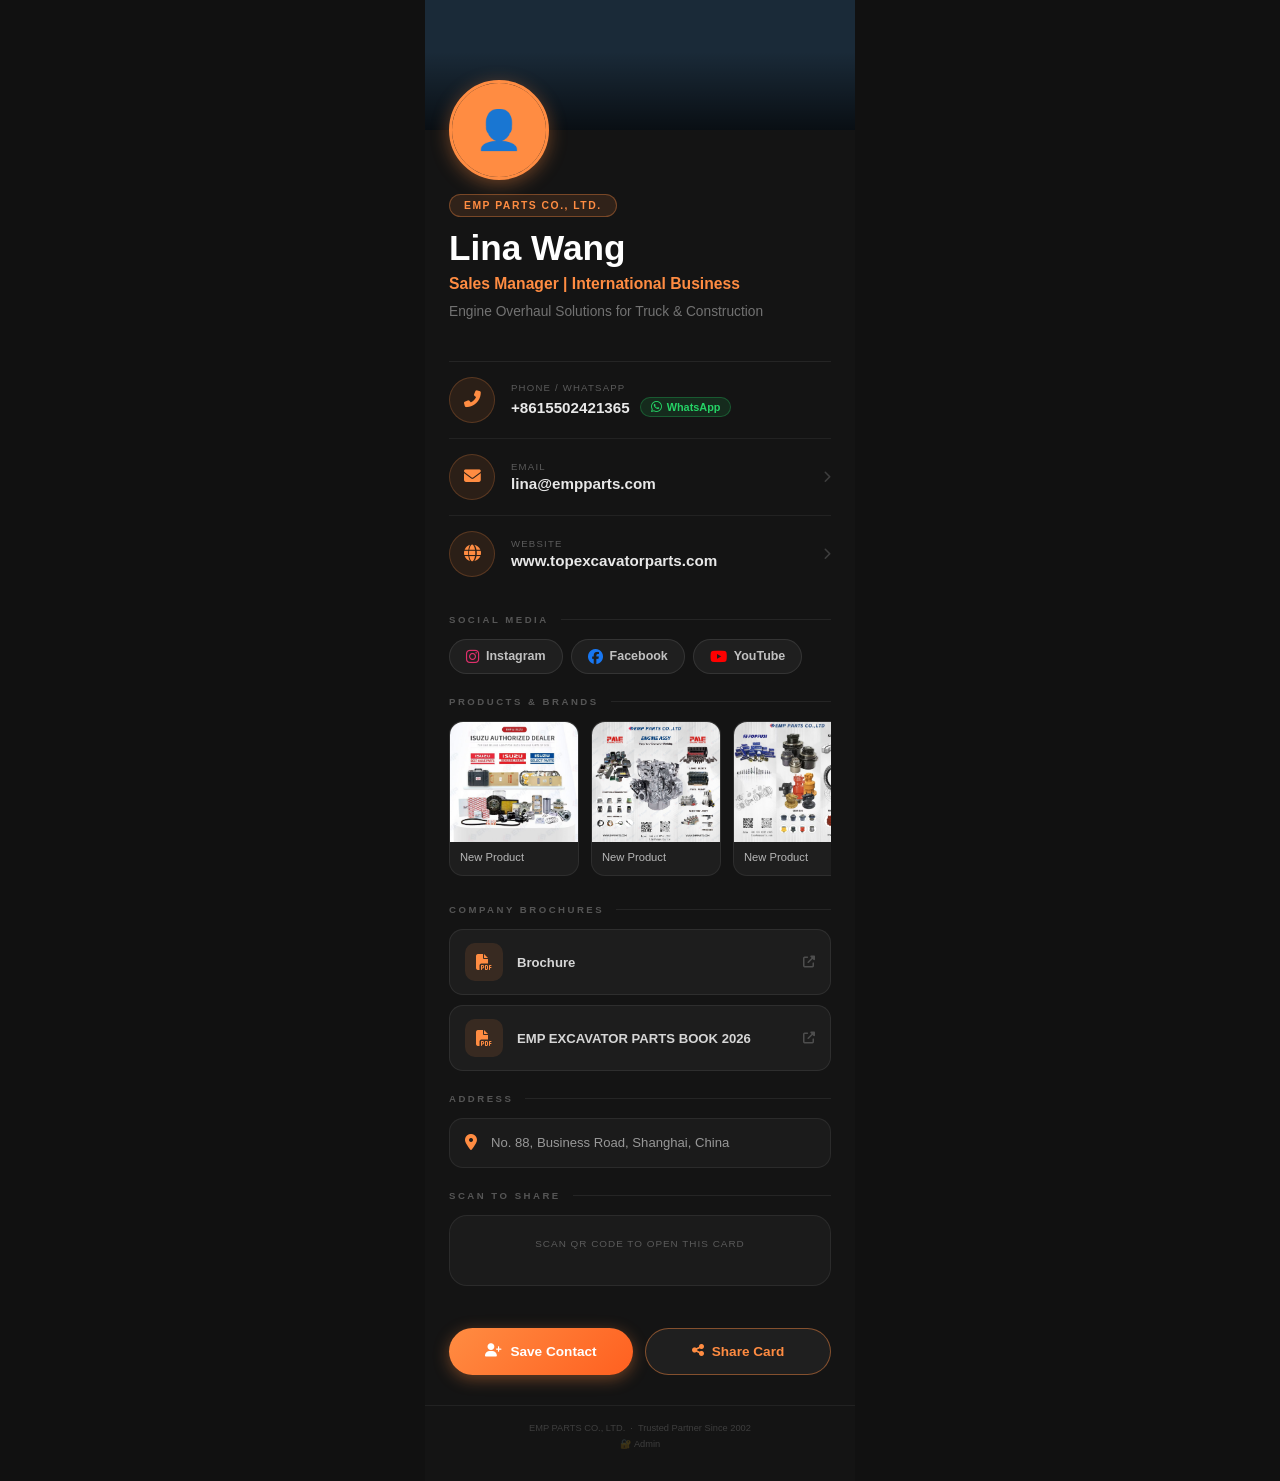
==== card/index.html @ 0e69487c "Update index.html" ====
<!DOCTYPE html>
<html lang="en">
<head>
    <meta charset="UTF-8">
    <meta name="viewport" content="width=device-width, initial-scale=1.0, user-scalable=yes">
    <title>EMP PARTS - Digital Business Card</title>
    <link rel="stylesheet" href="https://cdnjs.cloudflare.com/ajax/libs/font-awesome/6.4.0/css/all.min.css">
    <script src="https://cdn.jsdelivr.net/npm/qrcodejs@1.0.0/qrcode.min.js"></script>
    <style>
        * { margin: 0; padding: 0; box-sizing: border-box; }

        body {
            background: #111;
            font-family: 'Segoe UI', Roboto, Arial, sans-serif;
            min-height: 100vh;
            display: flex;
            justify-content: center;
        }

        .card {
            width: 100%;
            max-width: 430px;
            background: #141414;
            min-height: 100vh;
        }

        /* ── COVER ── plain box, overflow:hidden only clips the image */
        .cover-area {
            width: 100%;
            height: 130px;
            overflow: hidden;
            background: #1a2a38;
            position: relative;
        }
        .cover-image {
            width: 100%; height: 100%;
            object-fit: cover; object-position: center;
            display: block;
        }
        .cover-overlay {
            position: absolute; inset: 0;
            background: linear-gradient(to bottom, transparent 40%, rgba(0,0,0,0.65));
        }

        /* ── HEADER AREA (sits directly below cover) ── */
        .header-area {
            background: #141414;
            padding: 0 24px 22px;
        }

        /* Avatar is FIRST child of header-area, pulled up with negative margin */
        .avatar-wrapper {
            width: 100px;
            height: 100px;
            border-radius: 50%;
            overflow: hidden;          /* clips image into circle */
            border: 3px solid #ff8c42;
            background: #2a2a2a;
            box-shadow: 0 4px 18px rgba(255,140,66,0.38);
            margin-top: -50px; /* cover=130px, avatar=100px, half=50px */         /* pulls half (50px) above header top = over cover */
            margin-bottom: 14px;
            position: relative;
            z-index: 20;               /* above cover overlay */
        }
        .avatar-wrapper img {
            width: 100%; height: 100%;
            object-fit: cover; display: block;
        }
        .av-ph {
            width: 100%; height: 100%;
            background: #ff8c42;
            display: flex; align-items: center; justify-content: center;
            font-size: 2.4rem; color: #fff;
        }

        .company-badge {
            display: inline-block;
            background: rgba(255,140,66,0.12);
            border: 1px solid rgba(255,140,66,0.35);
            color: #ff8c42;
            font-size: 0.65rem; font-weight: 700;
            letter-spacing: 1.5px; text-transform: uppercase;
            padding: 5px 14px; border-radius: 20px;
            margin-bottom: 12px;
        }
        .person-name {
            font-size: clamp(1.7rem, 7vw, 2.2rem);
            font-weight: 900; color: #fff;
            line-height: 1.1; margin-bottom: 7px;
        }
        .person-title {
            font-size: clamp(0.85rem, 3.5vw, 0.98rem);
            color: #ff8c42; font-weight: 700; margin-bottom: 8px;
        }
        .tagline-text {
            font-size: clamp(0.76rem, 3vw, 0.86rem);
            color: rgba(255,255,255,0.4);
            line-height: 1.6; margin-bottom: 16px;
        }
        .badge-strip { display: flex; gap: 8px; flex-wrap: wrap; }
        .badge-pill { font-size: 0.65rem; font-weight: 700; padding: 4px 12px; border-radius: 20px; }
        .badge-pill.gold { background: rgba(255,180,0,0.1); color: #ffb400; border: 1px solid rgba(255,180,0,0.22); }
        .badge-pill.blue { background: rgba(33,150,243,0.1); color: #64b5f6; border: 1px solid rgba(33,150,243,0.2); }

        /* ── DIVIDER ── */
        .divider { height: 1px; background: rgba(255,255,255,0.07); margin: 0 24px; }

        /* ── CONTACT ROWS ── */
        .contact-section { padding: 0 24px; }

        .contact-row {
            display: flex; align-items: center; gap: 16px;
            padding: 15px 0;
            border-bottom: 1px solid rgba(255,255,255,0.06);
            text-decoration: none;
            transition: background 0.15s;
        }
        .contact-row:last-child { border-bottom: none; }
        .contact-row:hover .ci { background: #ff8c42; border-color: #ff8c42; }
        .contact-row:hover .ci i { color: #fff; }

        .ci {
            width: 46px; height: 46px; border-radius: 50%;
            background: rgba(255,140,66,0.1);
            border: 1px solid rgba(255,140,66,0.22);
            display: flex; align-items: center; justify-content: center;
            flex-shrink: 0; transition: all 0.2s;
        }
        .ci i { font-size: 1.05rem; color: #ff8c42; transition: color 0.2s; }

        .c-info { flex: 1; min-width: 0; }
        .c-label {
            font-size: 0.6rem; color: rgba(255,255,255,0.3);
            text-transform: uppercase; letter-spacing: 1.2px; margin-bottom: 3px;
        }
        .c-value {
            font-size: 0.95rem; color: rgba(255,255,255,0.9);
            font-weight: 700; overflow: hidden;
            text-overflow: ellipsis; white-space: nowrap;
        }
        .c-arrow { color: rgba(255,255,255,0.18); font-size: 0.75rem; flex-shrink: 0; }

        /* ── PHONE + WHATSAPP COMBINED ROW ── */
        .phone-wa-row {
            display: flex; align-items: center; gap: 16px;
            padding: 15px 0;
            border-bottom: 1px solid rgba(255,255,255,0.06);
        }
        .ci-phone {
            width: 46px; height: 46px; border-radius: 50%;
            background: rgba(255,140,66,0.1);
            border: 1px solid rgba(255,140,66,0.22);
            display: flex; align-items: center; justify-content: center;
            flex-shrink: 0;
        }
        .ci-phone i { font-size: 1.05rem; color: #ff8c42; }
        .phone-wa-info { flex: 1; min-width: 0; }
        .phone-wa-label {
            font-size: 0.6rem; color: rgba(255,255,255,0.3);
            text-transform: uppercase; letter-spacing: 1.2px; margin-bottom: 4px;
        }
        .phone-wa-numbers {
            display: flex; align-items: center; gap: 10px; flex-wrap: wrap;
        }
        .phone-num {
            font-size: 0.95rem; color: rgba(255,255,255,0.9);
            font-weight: 700; text-decoration: none;
        }
        .phone-num:hover { color: #ff8c42; }
        .wa-chip {
            display: inline-flex; align-items: center; gap: 5px;
            background: rgba(37,211,102,0.12);
            border: 1px solid rgba(37,211,102,0.28);
            color: #25d366;
            padding: 3px 10px; border-radius: 20px;
            font-size: 0.68rem; font-weight: 700;
            text-decoration: none;
            transition: background 0.2s;
        }
        .wa-chip:hover { background: rgba(37,211,102,0.22); }
        .wa-chip i { font-size: 0.78rem; }

        /* ── SECTION BLOCK ── */
        .sec { padding: 22px 24px 0; }
        .sec-heading {
            font-size: 0.6rem; font-weight: 700;
            letter-spacing: 2.5px; text-transform: uppercase;
            color: rgba(255,255,255,0.28);
            display: flex; align-items: center; gap: 12px;
            margin-bottom: 14px;
        }
        .sec-heading::after { content:''; flex:1; height:1px; background:rgba(255,255,255,0.07); }

        /* ── SOCIAL ── */
        .social-grid { display: flex; gap: 8px; flex-wrap: wrap; }
        .social-btn {
            display: flex; align-items: center; gap: 7px;
            padding: 9px 16px; border-radius: 40px;
            background: rgba(255,255,255,0.05);
            border: 1px solid rgba(255,255,255,0.09);
            text-decoration: none; transition: all 0.2s;
            font-size: 0.78rem; font-weight: 600;
            color: rgba(255,255,255,0.72);
        }
        .social-btn i { font-size: 0.95rem; }
        .social-btn:hover { background: rgba(255,140,66,0.1); border-color: rgba(255,140,66,0.3); color: #ff8c42; }

        /* ── PRODUCTS ── */
        .products-scroll {
            display: flex; overflow-x: auto; gap: 12px;
            padding-bottom: 6px; -webkit-overflow-scrolling: touch;
            scrollbar-width: none;
        }
        .products-scroll::-webkit-scrollbar { display: none; }
        .product-card {
            flex: 0 0 130px; background: #1e1e1e;
            border-radius: 14px; overflow: hidden;
            border: 1px solid rgba(255,255,255,0.07);
        }
        .product-img {
            width: 100%; height: 120px;
            object-fit: cover; object-position: center;
            display: block; background: #222;
        }
        .product-name {
            font-size: 0.7rem; padding: 8px 10px 10px;
            color: rgba(255,255,255,0.68);
            font-weight: 500; line-height: 1.35;
        }

        /* ── PDF ── */
        .pdf-list { display: flex; flex-direction: column; gap: 10px; }
        .pdf-item {
            display: flex; align-items: center; gap: 14px;
            padding: 13px 15px;
            background: rgba(255,255,255,0.04);
            border: 1px solid rgba(255,255,255,0.08);
            border-radius: 14px; text-decoration: none; transition: all 0.2s;
        }
        .pdf-item:hover { background: rgba(255,140,66,0.08); border-color: rgba(255,140,66,0.28); }
        .pdf-icon {
            width: 38px; height: 38px; border-radius: 10px;
            background: rgba(255,140,66,0.12);
            display: flex; align-items: center; justify-content: center;
            color: #ff8c42; font-size: 1rem; flex-shrink: 0;
        }
        .pdf-name { flex: 1; font-size: 0.82rem; font-weight: 600; color: rgba(255,255,255,0.82); }
        .pdf-arrow { color: rgba(255,255,255,0.22); font-size: 0.75rem; }

        /* ── CUSTOM ── */
        .custom-item {
            display: flex; align-items: center; gap: 14px;
            padding: 13px 0;
            border-bottom: 1px solid rgba(255,255,255,0.06);
        }
        .custom-item:last-child { border-bottom: none; }
        .custom-icon-box {
            width: 40px; height: 40px; border-radius: 10px;
            background: rgba(255,255,255,0.05);
            display: flex; align-items: center; justify-content: center;
            font-size: 1.1rem; flex-shrink: 0;
        }
        .c-ttl { font-size: 0.6rem; color: rgba(255,255,255,0.3); text-transform: uppercase; letter-spacing: 0.8px; margin-bottom: 3px; }
        .c-val { font-size: 0.85rem; color: rgba(255,255,255,0.82); font-weight: 500; word-break: break-all; }
        a.c-val { color: #ff8c42; text-decoration: none; }

        /* ── ADDRESS ── */
        .address-block {
            display: flex; gap: 14px; align-items: flex-start;
            padding: 13px 15px;
            background: rgba(255,255,255,0.03);
            border: 1px solid rgba(255,255,255,0.07);
            border-radius: 14px;
        }
        .addr-icon { color: #ff8c42; font-size: 1rem; margin-top: 2px; flex-shrink: 0; }
        .addr-text { font-size: 0.82rem; color: rgba(255,255,255,0.55); line-height: 1.65; }

        /* ── QR ── */
        .qr-box {
            text-align: center; padding: 22px;
            background: rgba(255,255,255,0.03);
            border: 1px solid rgba(255,255,255,0.07);
            border-radius: 18px;
        }
        .qr-label { font-size: 0.62rem; color: rgba(255,255,255,0.28); letter-spacing: 1px; text-transform: uppercase; margin-bottom: 14px; }
        #qrcode { display: flex; justify-content: center; }
        #qrcode canvas, #qrcode img { border-radius: 8px; }

        /* ── BUTTONS ── */
        .action-buttons { display: flex; gap: 12px; padding: 20px 24px 30px; }
        .btn {
            flex: 1; padding: 15px 8px; border-radius: 40px;
            font-weight: 700; font-size: 0.85rem;
            cursor: pointer; border: none;
            display: flex; align-items: center; justify-content: center; gap: 8px;
            transition: all 0.2s;
        }
        .btn-primary {
            background: linear-gradient(135deg, #ff8c42, #ff6020);
            color: #fff; box-shadow: 0 4px 16px rgba(255,140,66,0.38);
        }
        .btn-primary:hover { transform: translateY(-2px); box-shadow: 0 6px 22px rgba(255,140,66,0.5); }
        .btn-outline {
            background: rgba(255,255,255,0.05);
            border: 1.5px solid rgba(255,140,66,0.45);
            color: #ff8c42;
        }
        .btn-outline:hover { background: rgba(255,140,66,0.1); transform: translateY(-2px); }

        /* ── FOOTER ── */
        .footer {
            text-align: center; font-size: 0.58rem;
            color: rgba(255,255,255,0.18);
            padding: 14px 24px 28px;
            border-top: 1px solid rgba(255,255,255,0.06);
            line-height: 1.8;
        }
        .admin-link { color: rgba(255,255,255,0.18); text-decoration: none; }
        .admin-link:hover { color: #ff8c42; }
    </style>
</head>
<body>
<div class="card" id="card"></div>

<script>
    let cardData = {};

    async function loadData() {
        try {
            const r = await fetch('data/config.json?v=' + Date.now());
            if (r.ok) cardData = await r.json();
        } catch(e) { console.error(e); }
        renderCard();
    }

    function esc(s) {
        if (!s) return '';
        return String(s).replace(/[&<>"']/g, m =>
            ({'&':'&amp;','<':'&lt;','>':'&gt;','"':'&quot;',"'":'&#39;'})[m]);
    }
    function fmtWeb(u) { return (u||'').replace(/^https?:\/\//,'').replace(/\/$/,''); }

    function renderCard() {
        const d = cardData;

        /* Cover */
        const coverHtml = d.coverImage
            ? `<img class="cover-image" src="${esc(d.coverImage)}" onerror="this.style.display='none'">`
            : `<div style="width:100%;height:100%;background:linear-gradient(135deg,#1a3a4a,#0a1e2e)"></div>`;

        /* Avatar — lives inside header-area, pulled up with margin-top:-50px */
        const avatarHtml = d.avatar
            ? `<div class="avatar-wrapper"><img src="${esc(d.avatar)}" alt="avatar" onerror="this.style.display='none';this.nextSibling.style.display='flex'"><div class="av-ph" style="display:none">👤</div></div>`
            : `<div class="avatar-wrapper"><div class="av-ph">👤</div></div>`;

        /* Badges */
        const badgesHtml = (d.badgeText||d.badgeSubText) ? `<div class="badge-strip" style="margin-top:14px;">
            ${d.badgeText    ? `<span class="badge-pill gold">🏆 ${esc(d.badgeText)}</span>` : ''}
            ${d.badgeSubText ? `<span class="badge-pill blue">${esc(d.badgeSubText)}</span>` : ''}
        </div>` : '';

        /* Phone + WhatsApp combined row */
        const phoneWaHtml = (d.phone || d.whatsapp) ? `
        <div class="phone-wa-row">
            <div class="ci-phone"><i class="fas fa-phone-alt"></i></div>
            <div class="phone-wa-info">
                <div class="phone-wa-label">Phone / WhatsApp</div>
                <div class="phone-wa-numbers">
                    ${d.phone ? `<a href="tel:${esc(d.phone)}" class="phone-num">${esc(d.phone)}</a>` : ''}
                    ${d.whatsapp ? `<a href="https://wa.me/${d.whatsapp.replace(/\D/g,'')}" target="_blank" class="wa-chip"><i class="fab fa-whatsapp"></i> WhatsApp</a>` : ''}
                </div>
            </div>
        </div>` : '';

        /* Other contact rows (email, website) */
        const otherContacts = [
            d.email   && {href:`mailto:${d.email}`, icon:'fas fa-envelope', label:'Email',   val:d.email,           ext:false},
            d.website && {href:d.website,            icon:'fas fa-globe',   label:'Website', val:fmtWeb(d.website), ext:true},
        ].filter(Boolean).map(c=>`
            <a href="${esc(c.href)}" class="contact-row" ${c.ext?'target="_blank"':''}>
                <div class="ci"><i class="${c.icon}"></i></div>
                <div class="c-info">
                    <div class="c-label">${c.label}</div>
                    <div class="c-value">${esc(c.val)}</div>
                </div>
                <i class="fas fa-chevron-right c-arrow"></i>
            </a>`).join('');

        /* Social */
        const socList = [
            d.instagram && {href:d.instagram, icon:'fab fa-instagram', label:'Instagram', clr:'#E1306C'},
            d.facebook  && {href:d.facebook,  icon:'fab fa-facebook',  label:'Facebook',  clr:'#1877F2'},
            d.youtube   && {href:d.youtube,   icon:'fab fa-youtube',   label:'YouTube',   clr:'#FF0000'},
            d.linkedin  && {href:d.linkedin,  icon:'fab fa-linkedin',  label:'LinkedIn',  clr:'#0A66C2'},
            d.tiktok    && {href:d.tiktok,    icon:'fab fa-tiktok',    label:'TikTok',    clr:'#fff'},
            d.twitter   && {href:d.twitter,   icon:'fab fa-twitter',   label:'Twitter',   clr:'#1DA1F2'},
        ].filter(Boolean);

        const socialHtml = socList.length ? `<div class="sec">
            <div class="sec-heading">Social Media</div>
            <div class="social-grid">
                ${socList.map(s=>`<a href="${esc(s.href)}" target="_blank" class="social-btn">
                    <i class="${s.icon}" style="color:${s.clr}"></i>${s.label}
                </a>`).join('')}
            </div></div>` : '';

        /* Products */
        const vp = (d.products||[]).filter(p=>p&&p.img);
        const productsHtml = vp.length ? `<div class="sec">
            <div class="sec-heading">Products &amp; Brands</div>
            <div class="products-scroll">
                ${vp.map(p=>`<div class="product-card">
                    <img class="product-img" src="${esc(p.img)}" alt="${esc(p.name)}"
                         onerror="this.style.background='#2a2a2a'">
                    <div class="product-name">${esc(p.name)}</div>
                </div>`).join('')}
            </div></div>` : '';

        /* PDFs */
        const pdfHtml = (d.pdfFiles||[]).length ? `<div class="sec">
            <div class="sec-heading">Company Brochures</div>
            <div class="pdf-list">
                ${d.pdfFiles.map(f=>`<a href="${esc(f.url)}" target="_blank" class="pdf-item">
                    <div class="pdf-icon"><i class="fas fa-file-pdf"></i></div>
                    <div class="pdf-name">${esc(f.name)}</div>
                    <i class="fas fa-external-link-alt pdf-arrow"></i>
                </a>`).join('')}
            </div></div>` : '';

        /* Custom */
        const customHtml = (d.customItems||[]).length ? `<div class="sec">
            <div class="sec-heading">More Info</div>
            <div>${d.customItems.map(item=>`
                <div class="custom-item">
                    <div class="custom-icon-box">${item.icon||'📌'}</div>
                    <div style="flex:1;min-width:0;">
                        <div class="c-ttl">${esc(item.title)}</div>
                        ${item.link
                            ? `<a href="${esc(item.link)}" target="_blank" class="c-val">${esc(item.value)}&nbsp;<i class="fas fa-external-link-alt" style="font-size:.58rem;"></i></a>`
                            : `<div class="c-val">${esc(item.value)}</div>`}
                    </div>
                </div>`).join('')}
            </div></div>` : '';

        /* Address */
        const addrHtml = d.address ? `<div class="sec">
            <div class="sec-heading">Address</div>
            <div class="address-block">
                <i class="fas fa-map-marker-alt addr-icon"></i>
                <div class="addr-text">${esc(d.address)}</div>
            </div></div>` : '';

        /* Assemble */
        document.getElementById('card').innerHTML = `
            <div class="cover-area">
                ${coverHtml}
                <div class="cover-overlay"></div>
            </div>

            <div class="header-area">
                ${avatarHtml}
                ${d.companyName ? `<div class="company-badge">${esc(d.companyName)}</div>` : ''}
                <div class="person-name">${esc(d.name||'')}</div>
                ${d.title   ? `<div class="person-title">${esc(d.title)}</div>` : ''}
                ${d.tagline ? `<div class="tagline-text">${esc(d.tagline)}</div>` : ''}
                ${badgesHtml}
            </div>

            <div class="divider"></div>

            <div class="contact-section">
                ${phoneWaHtml}
                ${otherContacts}
            </div>

            ${socialHtml}
            ${productsHtml}
            ${pdfHtml}
            ${customHtml}
            ${addrHtml}

            <div class="sec" style="margin-bottom:22px;">
                <div class="sec-heading">Scan to Share</div>
                <div class="qr-box">
                    <div class="qr-label">Scan QR Code to open this card</div>
                    <div id="qrcode"></div>
                </div>
            </div>

            <div class="action-buttons">
                <button class="btn btn-primary" id="saveContactBtn">
                    <i class="fas fa-user-plus"></i> Save Contact
                </button>
                <button class="btn btn-outline" id="shareCardBtn">
                    <i class="fas fa-share-alt"></i> Share Card
                </button>
            </div>

            <div class="footer">
                EMP PARTS CO., LTD. &nbsp;·&nbsp; Trusted Partner Since 2002<br>
                <a href="admin.html" class="admin-link">🔐 Admin</a>
            </div>`;

        /* QR Code */
        const qrDiv = document.getElementById('qrcode');
        if (qrDiv) {
            qrDiv.innerHTML = '';
            new QRCode(qrDiv, {
                text: window.location.href,
                width: 148, height: 148,
                colorDark: '#ffffff', colorLight: '#141414'
            });
        }

        document.getElementById('saveContactBtn')?.addEventListener('click', saveContact);
        document.getElementById('shareCardBtn')?.addEventListener('click', shareCard);
    }

    /* ── vCard ── */
    function saveContact() {
        const d = cardData;
        const ln = (d.name||'').split(' ');
        const lines = [
            'BEGIN:VCARD','VERSION:3.0',
            `FN:${d.name||''}`,
            `N:${ln.slice(1).join(' ')};${ln[0]};;;`,
            `ORG:${d.companyName||''}`,
            `TITLE:${d.title||''}`,
        ];
        if (d.phone)    lines.push(`TEL;TYPE=WORK,VOICE:${d.phone}`);
        if (d.whatsapp) lines.push(`TEL;TYPE=CELL:+${d.whatsapp.replace(/\D/g,'')}`);
        if (d.email)    lines.push(`EMAIL;TYPE=WORK:${d.email}`);
        if (d.website)  lines.push(`URL:${d.website}`);
        if (d.address)  lines.push(`ADR;TYPE=WORK:;;${(d.address||'').replace(/\n/g,', ')};;;;`);
        if (d.instagram) lines.push(`X-SOCIALPROFILE;type=instagram:${d.instagram}`);
        if (d.linkedin)  lines.push(`X-SOCIALPROFILE;type=linkedin:${d.linkedin}`);
        if (d.tagline)   lines.push(`NOTE:${d.tagline}`);
        lines.push('END:VCARD');
        const blob = new Blob([lines.join('\r\n')], {type:'text/vcard;charset=utf-8'});
        const url = URL.createObjectURL(blob);
        const a = Object.assign(document.createElement('a'),
            {href:url, download:`${(d.name||'contact').replace(/\s+/g,'_')}.vcf`});
        document.body.appendChild(a); a.click(); document.body.removeChild(a);
        setTimeout(() => URL.revokeObjectURL(url), 1000);
    }

    /* ── Share ── */
    function shareCard() {
        const d = cardData;
        if (navigator.share) {
            navigator.share({title:(d.name||'')+' - Business Card', url:window.location.href});
        } else {
            navigator.clipboard.writeText(window.location.href).then(()=>alert('Link copied!'));
        }
    }

    loadData();
</script>
</body>
</html>
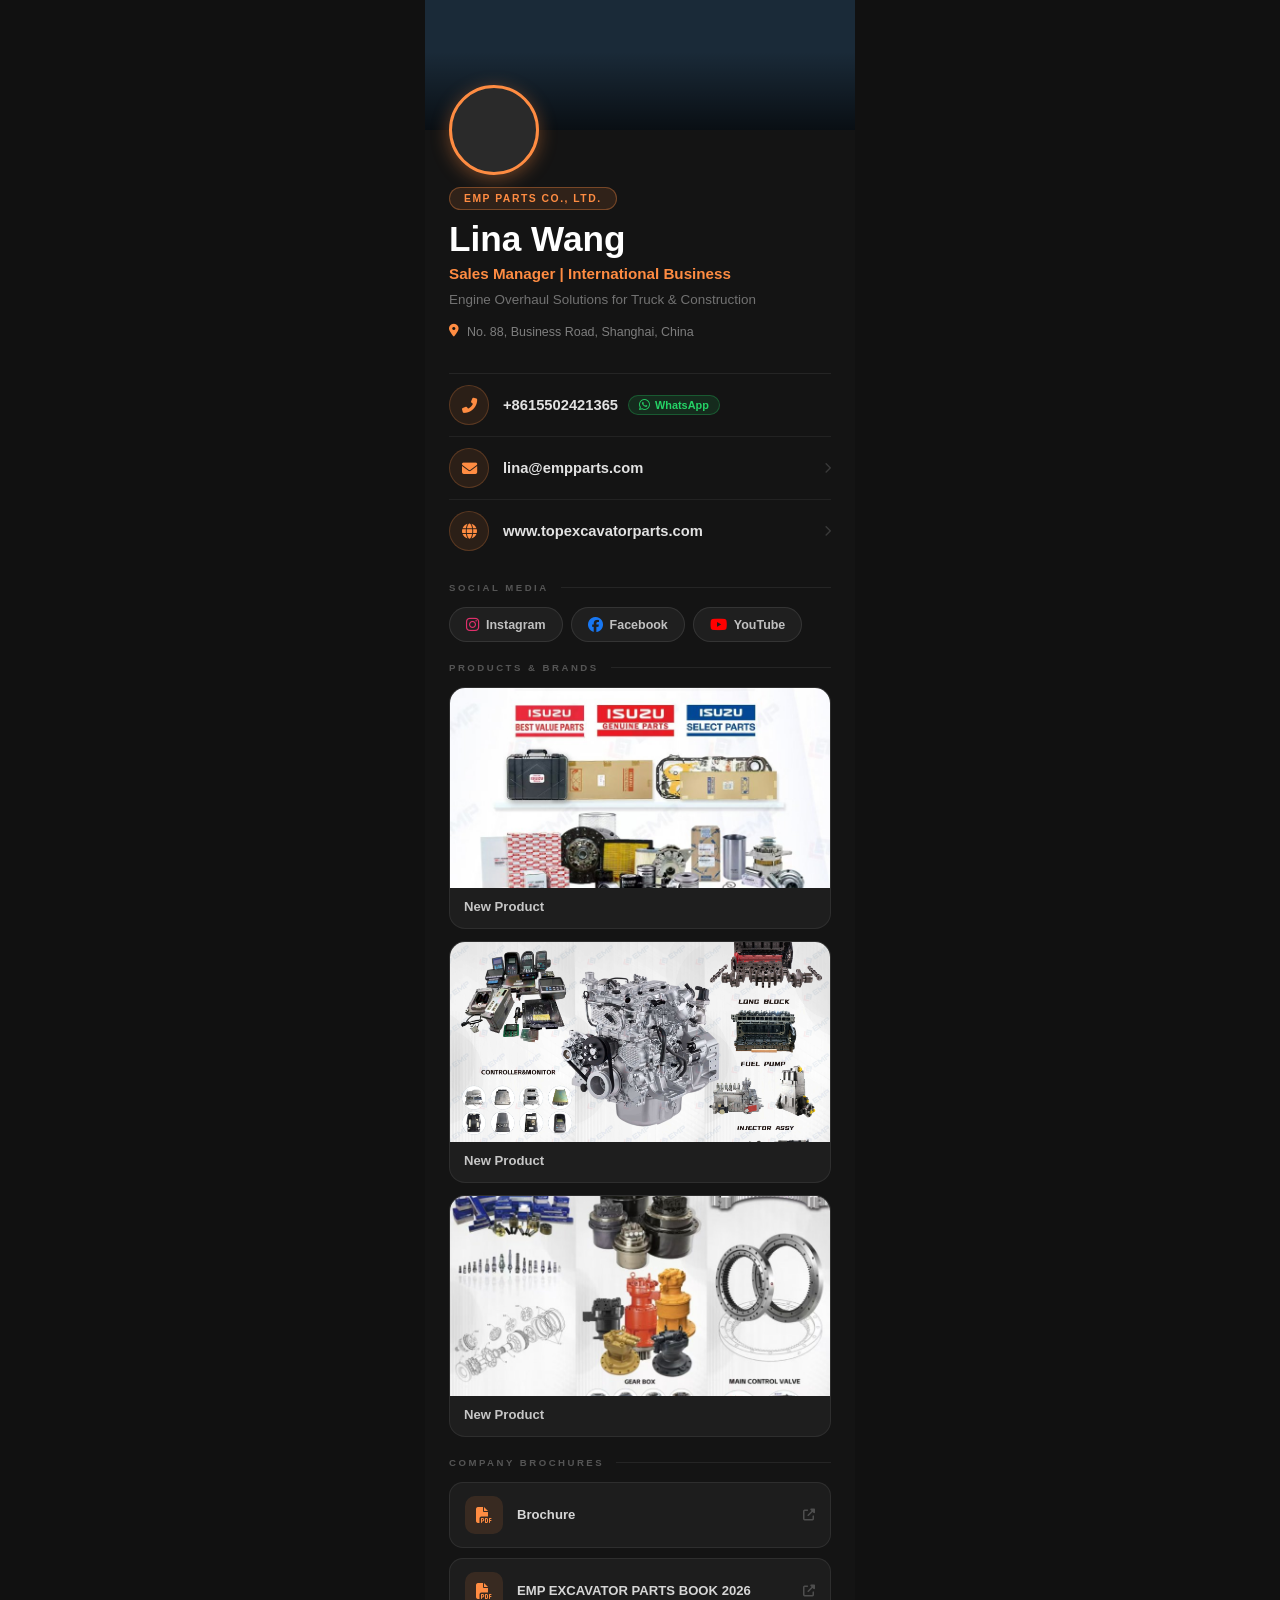
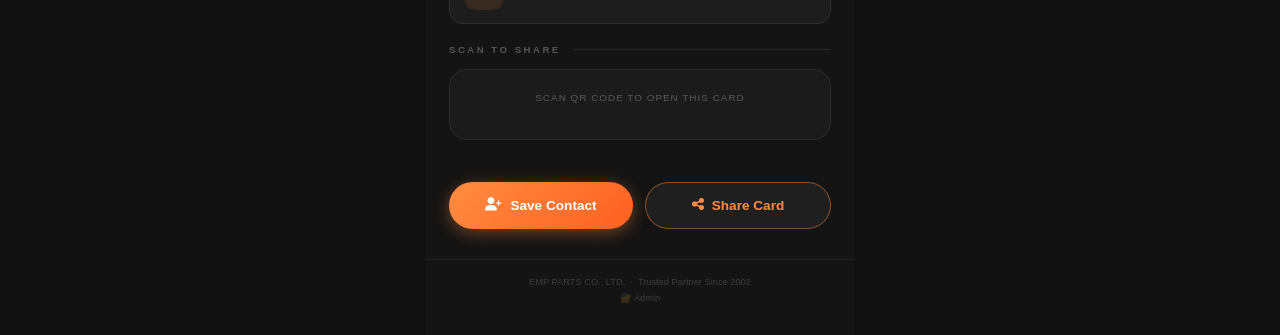
==== commit 4aaaa663: "Update index.html" ====
--- a/card/index.html
+++ b/card/index.html
@@ -24,7 +24,7 @@
             min-height: 100vh;
         }
 
-        /* ── COVER ── plain box, overflow:hidden only clips the image */
+        /* ── COVER ── */
         .cover-area {
             width: 100%;
             height: 130px;
@@ -42,25 +42,24 @@
             background: linear-gradient(to bottom, transparent 40%, rgba(0,0,0,0.65));
         }
 
-        /* ── HEADER AREA (sits directly below cover) ── */
+        /* ── HEADER AREA ── */
         .header-area {
             background: #141414;
-            padding: 0 24px 22px;
-        }
-
-        /* Avatar is FIRST child of header-area, pulled up with negative margin */
+            padding: 0 24px 20px;
+        }
+
+        /* Avatar pulled up over cover with negative margin */
         .avatar-wrapper {
-            width: 100px;
-            height: 100px;
+            width: 90px; height: 90px;
             border-radius: 50%;
-            overflow: hidden;          /* clips image into circle */
+            overflow: hidden;
             border: 3px solid #ff8c42;
             background: #2a2a2a;
             box-shadow: 0 4px 18px rgba(255,140,66,0.38);
-            margin-top: -50px; /* cover=130px, avatar=100px, half=50px */         /* pulls half (50px) above header top = over cover */
-            margin-bottom: 14px;
+            margin-top: -45px;
+            margin-bottom: 12px;
             position: relative;
-            z-index: 20;               /* above cover overlay */
+            z-index: 20;
         }
         .avatar-wrapper img {
             width: 100%; height: 100%;
@@ -70,7 +69,7 @@
             width: 100%; height: 100%;
             background: #ff8c42;
             display: flex; align-items: center; justify-content: center;
-            font-size: 2.4rem; color: #fff;
+            font-size: 2rem; color: #fff;
         }
 
         .company-badge {
@@ -81,22 +80,38 @@
             font-size: 0.65rem; font-weight: 700;
             letter-spacing: 1.5px; text-transform: uppercase;
             padding: 5px 14px; border-radius: 20px;
-            margin-bottom: 12px;
+            margin-bottom: 10px;
         }
         .person-name {
             font-size: clamp(1.7rem, 7vw, 2.2rem);
             font-weight: 900; color: #fff;
-            line-height: 1.1; margin-bottom: 7px;
+            line-height: 1.1; margin-bottom: 6px;
         }
         .person-title {
-            font-size: clamp(0.85rem, 3.5vw, 0.98rem);
+            font-size: clamp(0.82rem, 3.2vw, 0.95rem);
             color: #ff8c42; font-weight: 700; margin-bottom: 8px;
         }
         .tagline-text {
-            font-size: clamp(0.76rem, 3vw, 0.86rem);
+            font-size: clamp(0.75rem, 2.8vw, 0.84rem);
             color: rgba(255,255,255,0.4);
-            line-height: 1.6; margin-bottom: 16px;
-        }
+            line-height: 1.55; margin-bottom: 12px;
+        }
+
+        /* Address in header */
+        .header-address {
+            display: flex; align-items: flex-start; gap: 8px;
+            margin-bottom: 12px;
+        }
+        .header-address i {
+            color: #ff8c42; font-size: 0.8rem;
+            margin-top: 2px; flex-shrink: 0;
+        }
+        .header-address span {
+            font-size: 0.78rem;
+            color: rgba(255,255,255,0.45);
+            line-height: 1.5;
+        }
+
         .badge-strip { display: flex; gap: 8px; flex-wrap: wrap; }
         .badge-pill { font-size: 0.65rem; font-weight: 700; padding: 4px 12px; border-radius: 20px; }
         .badge-pill.gold { background: rgba(255,180,0,0.1); color: #ffb400; border: 1px solid rgba(255,180,0,0.22); }
@@ -105,66 +120,57 @@
         /* ── DIVIDER ── */
         .divider { height: 1px; background: rgba(255,255,255,0.07); margin: 0 24px; }
 
-        /* ── CONTACT ROWS ── */
+        /* ── CONTACT ROWS — no labels, compact ── */
         .contact-section { padding: 0 24px; }
 
         .contact-row {
-            display: flex; align-items: center; gap: 16px;
-            padding: 15px 0;
+            display: flex; align-items: center; gap: 14px;
+            padding: 11px 0;   /* tighter than before */
             border-bottom: 1px solid rgba(255,255,255,0.06);
             text-decoration: none;
-            transition: background 0.15s;
+            transition: opacity 0.15s;
         }
         .contact-row:last-child { border-bottom: none; }
+        .contact-row:hover { opacity: 0.8; }
         .contact-row:hover .ci { background: #ff8c42; border-color: #ff8c42; }
         .contact-row:hover .ci i { color: #fff; }
 
         .ci {
-            width: 46px; height: 46px; border-radius: 50%;
+            width: 40px; height: 40px; border-radius: 50%;
             background: rgba(255,140,66,0.1);
             border: 1px solid rgba(255,140,66,0.22);
             display: flex; align-items: center; justify-content: center;
             flex-shrink: 0; transition: all 0.2s;
         }
-        .ci i { font-size: 1.05rem; color: #ff8c42; transition: color 0.2s; }
-
-        .c-info { flex: 1; min-width: 0; }
-        .c-label {
-            font-size: 0.6rem; color: rgba(255,255,255,0.3);
-            text-transform: uppercase; letter-spacing: 1.2px; margin-bottom: 3px;
-        }
+        .ci i { font-size: 0.95rem; color: #ff8c42; transition: color 0.2s; }
+
+        /* Value only — no label */
         .c-value {
-            font-size: 0.95rem; color: rgba(255,255,255,0.9);
-            font-weight: 700; overflow: hidden;
-            text-overflow: ellipsis; white-space: nowrap;
-        }
-        .c-arrow { color: rgba(255,255,255,0.18); font-size: 0.75rem; flex-shrink: 0; }
-
-        /* ── PHONE + WHATSAPP COMBINED ROW ── */
+            flex: 1;
+            font-size: 0.92rem; color: rgba(255,255,255,0.88);
+            font-weight: 600;
+            overflow: hidden; text-overflow: ellipsis; white-space: nowrap;
+        }
+        .c-arrow { color: rgba(255,255,255,0.16); font-size: 0.7rem; flex-shrink: 0; }
+
+        /* Phone + WhatsApp combined */
         .phone-wa-row {
-            display: flex; align-items: center; gap: 16px;
-            padding: 15px 0;
+            display: flex; align-items: center; gap: 14px;
+            padding: 11px 0;
             border-bottom: 1px solid rgba(255,255,255,0.06);
         }
         .ci-phone {
-            width: 46px; height: 46px; border-radius: 50%;
+            width: 40px; height: 40px; border-radius: 50%;
             background: rgba(255,140,66,0.1);
             border: 1px solid rgba(255,140,66,0.22);
             display: flex; align-items: center; justify-content: center;
             flex-shrink: 0;
         }
-        .ci-phone i { font-size: 1.05rem; color: #ff8c42; }
-        .phone-wa-info { flex: 1; min-width: 0; }
-        .phone-wa-label {
-            font-size: 0.6rem; color: rgba(255,255,255,0.3);
-            text-transform: uppercase; letter-spacing: 1.2px; margin-bottom: 4px;
-        }
-        .phone-wa-numbers {
-            display: flex; align-items: center; gap: 10px; flex-wrap: wrap;
-        }
+        .ci-phone i { font-size: 0.95rem; color: #ff8c42; }
+        .phone-wa-info { flex: 1; min-width: 0; display: flex; align-items: center; gap: 10px; flex-wrap: wrap; }
         .phone-num {
-            font-size: 0.95rem; color: rgba(255,255,255,0.9);
-            font-weight: 700; text-decoration: none;
+            font-size: 0.92rem; color: rgba(255,255,255,0.88);
+            font-weight: 600; text-decoration: none;
         }
         .phone-num:hover { color: #ff8c42; }
         .wa-chip {
@@ -174,14 +180,13 @@
             color: #25d366;
             padding: 3px 10px; border-radius: 20px;
             font-size: 0.68rem; font-weight: 700;
-            text-decoration: none;
-            transition: background 0.2s;
+            text-decoration: none; transition: background 0.2s;
         }
         .wa-chip:hover { background: rgba(37,211,102,0.22); }
-        .wa-chip i { font-size: 0.78rem; }
+        .wa-chip i { font-size: 0.75rem; }
 
         /* ── SECTION BLOCK ── */
-        .sec { padding: 22px 24px 0; }
+        .sec { padding: 20px 24px 0; }
         .sec-heading {
             font-size: 0.6rem; font-weight: 700;
             letter-spacing: 2.5px; text-transform: uppercase;
@@ -205,27 +210,28 @@
         .social-btn i { font-size: 0.95rem; }
         .social-btn:hover { background: rgba(255,140,66,0.1); border-color: rgba(255,140,66,0.3); color: #ff8c42; }
 
-        /* ── PRODUCTS ── */
-        .products-scroll {
-            display: flex; overflow-x: auto; gap: 12px;
-            padding-bottom: 6px; -webkit-overflow-scrolling: touch;
-            scrollbar-width: none;
-        }
-        .products-scroll::-webkit-scrollbar { display: none; }
-        .product-card {
-            flex: 0 0 130px; background: #1e1e1e;
-            border-radius: 14px; overflow: hidden;
+        /* ── PRODUCTS — full width each, stacked ── */
+        .products-list { display: flex; flex-direction: column; gap: 12px; }
+        .product-item {
+            background: #1e1e1e;
+            border-radius: 16px;
+            overflow: hidden;
             border: 1px solid rgba(255,255,255,0.07);
         }
-        .product-img {
-            width: 100%; height: 120px;
-            object-fit: cover; object-position: center;
-            display: block; background: #222;
-        }
-        .product-name {
-            font-size: 0.7rem; padding: 8px 10px 10px;
-            color: rgba(255,255,255,0.68);
-            font-weight: 500; line-height: 1.35;
+        .product-item img {
+            width: 100%;
+            height: 200px;
+            object-fit: cover;
+            object-position: center;
+            display: block;
+            background: #222;
+        }
+        .product-item-name {
+            font-size: 0.82rem;
+            padding: 10px 14px 12px;
+            color: rgba(255,255,255,0.75);
+            font-weight: 600;
+            line-height: 1.35;
         }
 
         /* ── PDF ── */
@@ -264,17 +270,6 @@
         .c-val { font-size: 0.85rem; color: rgba(255,255,255,0.82); font-weight: 500; word-break: break-all; }
         a.c-val { color: #ff8c42; text-decoration: none; }
 
-        /* ── ADDRESS ── */
-        .address-block {
-            display: flex; gap: 14px; align-items: flex-start;
-            padding: 13px 15px;
-            background: rgba(255,255,255,0.03);
-            border: 1px solid rgba(255,255,255,0.07);
-            border-radius: 14px;
-        }
-        .addr-icon { color: #ff8c42; font-size: 1rem; margin-top: 2px; flex-shrink: 0; }
-        .addr-text { font-size: 0.82rem; color: rgba(255,255,255,0.55); line-height: 1.65; }
-
         /* ── QR ── */
         .qr-box {
             text-align: center; padding: 22px;
@@ -348,41 +343,44 @@
             ? `<img class="cover-image" src="${esc(d.coverImage)}" onerror="this.style.display='none'">`
             : `<div style="width:100%;height:100%;background:linear-gradient(135deg,#1a3a4a,#0a1e2e)"></div>`;
 
-        /* Avatar — lives inside header-area, pulled up with margin-top:-50px */
-        const avatarHtml = d.avatar
-            ? `<div class="avatar-wrapper"><img src="${esc(d.avatar)}" alt="avatar" onerror="this.style.display='none';this.nextSibling.style.display='flex'"><div class="av-ph" style="display:none">👤</div></div>`
-            : `<div class="avatar-wrapper"><div class="av-ph">👤</div></div>`;
+        /* Avatar */
+        const avatarHtml = `<div class="avatar-wrapper">
+            ${d.avatar
+                ? `<img src="${esc(d.avatar)}" alt="avatar" onerror="this.style.display='none';this.nextSibling.style.display='flex'">
+                   <div class="av-ph" style="display:none">👤</div>`
+                : `<div class="av-ph">👤</div>`}
+        </div>`;
 
         /* Badges */
-        const badgesHtml = (d.badgeText||d.badgeSubText) ? `<div class="badge-strip" style="margin-top:14px;">
+        const badgesHtml = (d.badgeText||d.badgeSubText) ? `<div class="badge-strip" style="margin-top:12px;">
             ${d.badgeText    ? `<span class="badge-pill gold">🏆 ${esc(d.badgeText)}</span>` : ''}
             ${d.badgeSubText ? `<span class="badge-pill blue">${esc(d.badgeSubText)}</span>` : ''}
         </div>` : '';
 
-        /* Phone + WhatsApp combined row */
+        /* Address in header */
+        const headerAddrHtml = d.address ? `<div class="header-address">
+            <i class="fas fa-map-marker-alt"></i>
+            <span>${esc(d.address)}</span>
+        </div>` : '';
+
+        /* Phone + WhatsApp row */
         const phoneWaHtml = (d.phone || d.whatsapp) ? `
         <div class="phone-wa-row">
             <div class="ci-phone"><i class="fas fa-phone-alt"></i></div>
             <div class="phone-wa-info">
-                <div class="phone-wa-label">Phone / WhatsApp</div>
-                <div class="phone-wa-numbers">
-                    ${d.phone ? `<a href="tel:${esc(d.phone)}" class="phone-num">${esc(d.phone)}</a>` : ''}
-                    ${d.whatsapp ? `<a href="https://wa.me/${d.whatsapp.replace(/\D/g,'')}" target="_blank" class="wa-chip"><i class="fab fa-whatsapp"></i> WhatsApp</a>` : ''}
-                </div>
+                ${d.phone    ? `<a href="tel:${esc(d.phone)}" class="phone-num">${esc(d.phone)}</a>` : ''}
+                ${d.whatsapp ? `<a href="https://wa.me/${d.whatsapp.replace(/\D/g,'')}" target="_blank" class="wa-chip"><i class="fab fa-whatsapp"></i>WhatsApp</a>` : ''}
             </div>
         </div>` : '';
 
-        /* Other contact rows (email, website) */
+        /* Email + Website rows — value only, no label */
         const otherContacts = [
-            d.email   && {href:`mailto:${d.email}`, icon:'fas fa-envelope', label:'Email',   val:d.email,           ext:false},
-            d.website && {href:d.website,            icon:'fas fa-globe',   label:'Website', val:fmtWeb(d.website), ext:true},
+            d.email   && {href:`mailto:${d.email}`, icon:'fas fa-envelope', val:d.email,           ext:false},
+            d.website && {href:d.website,            icon:'fas fa-globe',   val:fmtWeb(d.website), ext:true},
         ].filter(Boolean).map(c=>`
             <a href="${esc(c.href)}" class="contact-row" ${c.ext?'target="_blank"':''}>
                 <div class="ci"><i class="${c.icon}"></i></div>
-                <div class="c-info">
-                    <div class="c-label">${c.label}</div>
-                    <div class="c-value">${esc(c.val)}</div>
-                </div>
+                <div class="c-value">${esc(c.val)}</div>
                 <i class="fas fa-chevron-right c-arrow"></i>
             </a>`).join('');
 
@@ -404,15 +402,14 @@
                 </a>`).join('')}
             </div></div>` : '';
 
-        /* Products */
+        /* Products — full width stacked */
         const vp = (d.products||[]).filter(p=>p&&p.img);
         const productsHtml = vp.length ? `<div class="sec">
             <div class="sec-heading">Products &amp; Brands</div>
-            <div class="products-scroll">
-                ${vp.map(p=>`<div class="product-card">
-                    <img class="product-img" src="${esc(p.img)}" alt="${esc(p.name)}"
-                         onerror="this.style.background='#2a2a2a'">
-                    <div class="product-name">${esc(p.name)}</div>
+            <div class="products-list">
+                ${vp.map(p=>`<div class="product-item">
+                    <img src="${esc(p.img)}" alt="${esc(p.name)}" onerror="this.style.background='#2a2a2a'">
+                    <div class="product-item-name">${esc(p.name)}</div>
                 </div>`).join('')}
             </div></div>` : '';
 
@@ -442,14 +439,6 @@
                 </div>`).join('')}
             </div></div>` : '';
 
-        /* Address */
-        const addrHtml = d.address ? `<div class="sec">
-            <div class="sec-heading">Address</div>
-            <div class="address-block">
-                <i class="fas fa-map-marker-alt addr-icon"></i>
-                <div class="addr-text">${esc(d.address)}</div>
-            </div></div>` : '';
-
         /* Assemble */
         document.getElementById('card').innerHTML = `
             <div class="cover-area">
@@ -463,6 +452,7 @@
                 <div class="person-name">${esc(d.name||'')}</div>
                 ${d.title   ? `<div class="person-title">${esc(d.title)}</div>` : ''}
                 ${d.tagline ? `<div class="tagline-text">${esc(d.tagline)}</div>` : ''}
+                ${headerAddrHtml}
                 ${badgesHtml}
             </div>
 
@@ -477,7 +467,6 @@
             ${productsHtml}
             ${pdfHtml}
             ${customHtml}
-            ${addrHtml}
 
             <div class="sec" style="margin-bottom:22px;">
                 <div class="sec-heading">Scan to Share</div>
@@ -501,7 +490,7 @@
                 <a href="admin.html" class="admin-link">🔐 Admin</a>
             </div>`;
 
-        /* QR Code */
+        /* QR */
         const qrDiv = document.getElementById('qrcode');
         if (qrDiv) {
             qrDiv.innerHTML = '';
@@ -516,7 +505,7 @@
         document.getElementById('shareCardBtn')?.addEventListener('click', shareCard);
     }
 
-    /* ── vCard ── */
+    /* vCard */
     function saveContact() {
         const d = cardData;
         const ln = (d.name||'').split(' ');
@@ -544,7 +533,7 @@
         setTimeout(() => URL.revokeObjectURL(url), 1000);
     }
 
-    /* ── Share ── */
+    /* Share */
     function shareCard() {
         const d = cardData;
         if (navigator.share) {
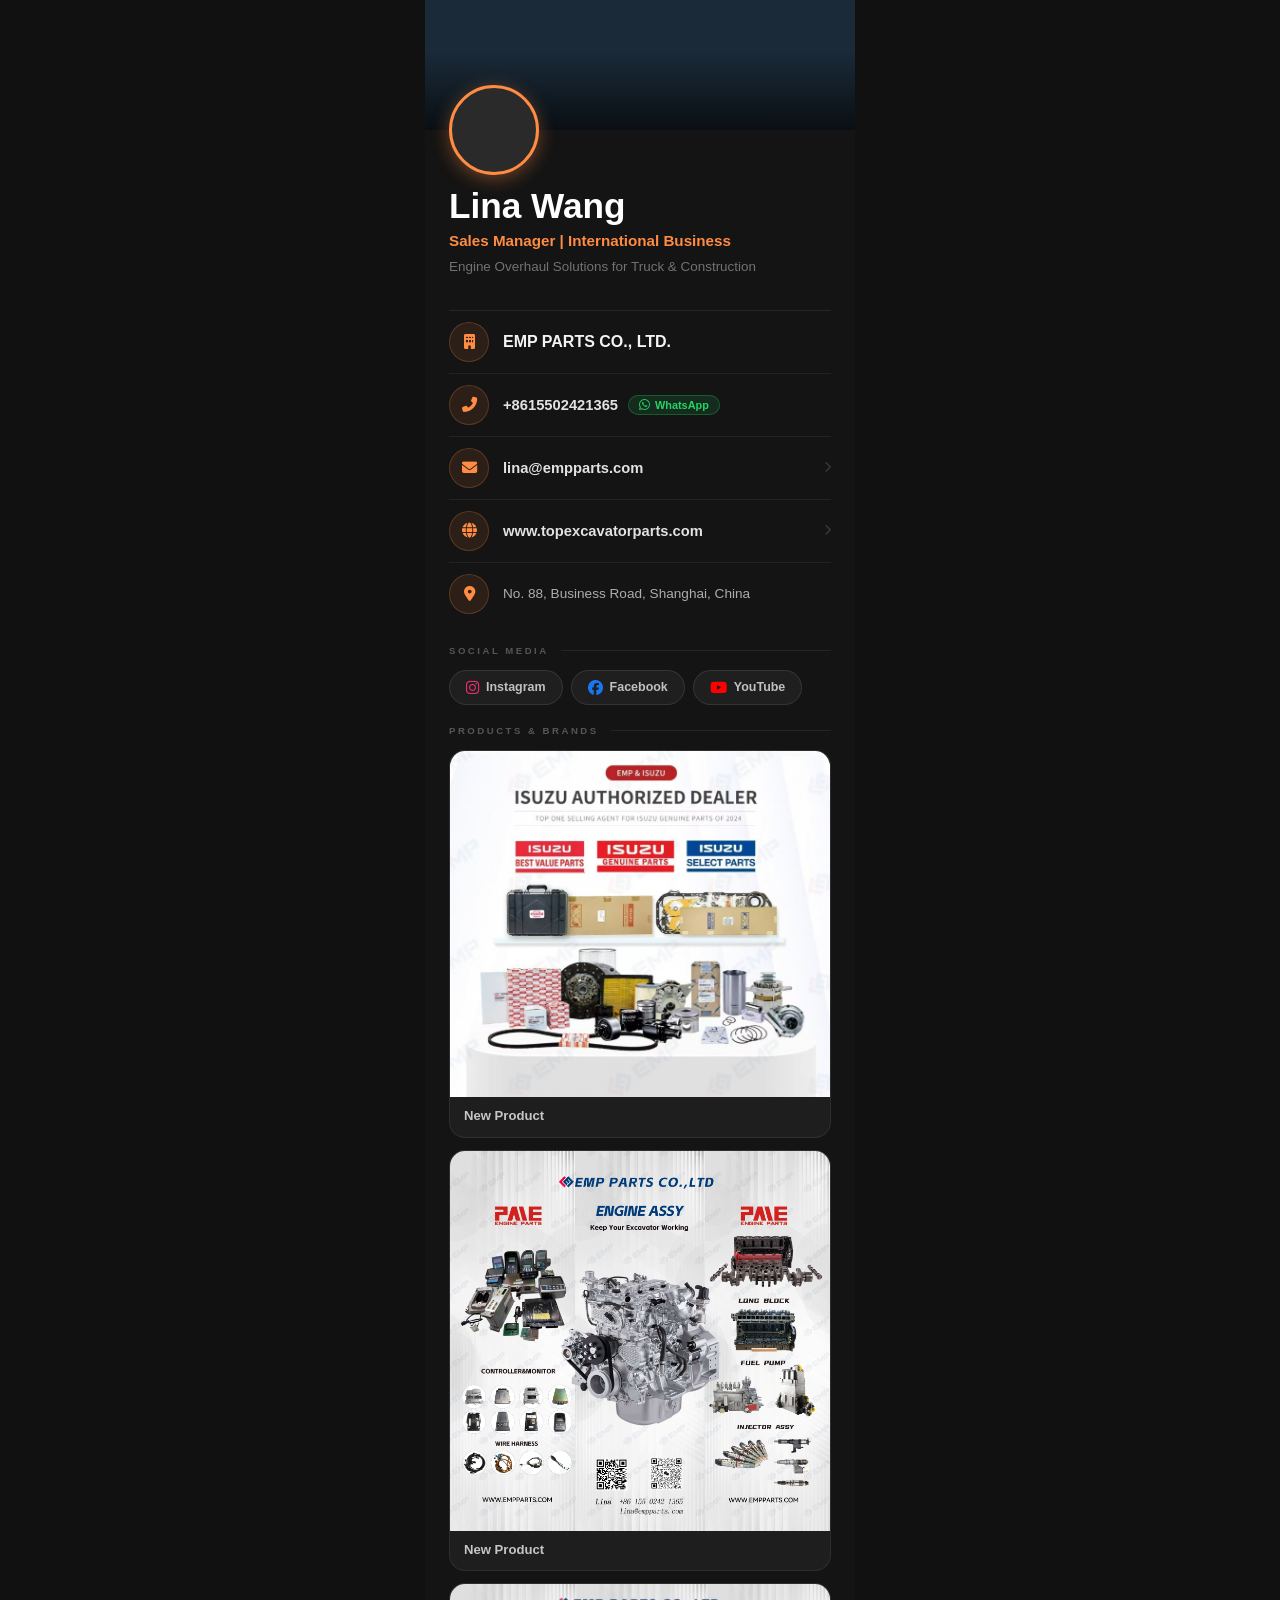
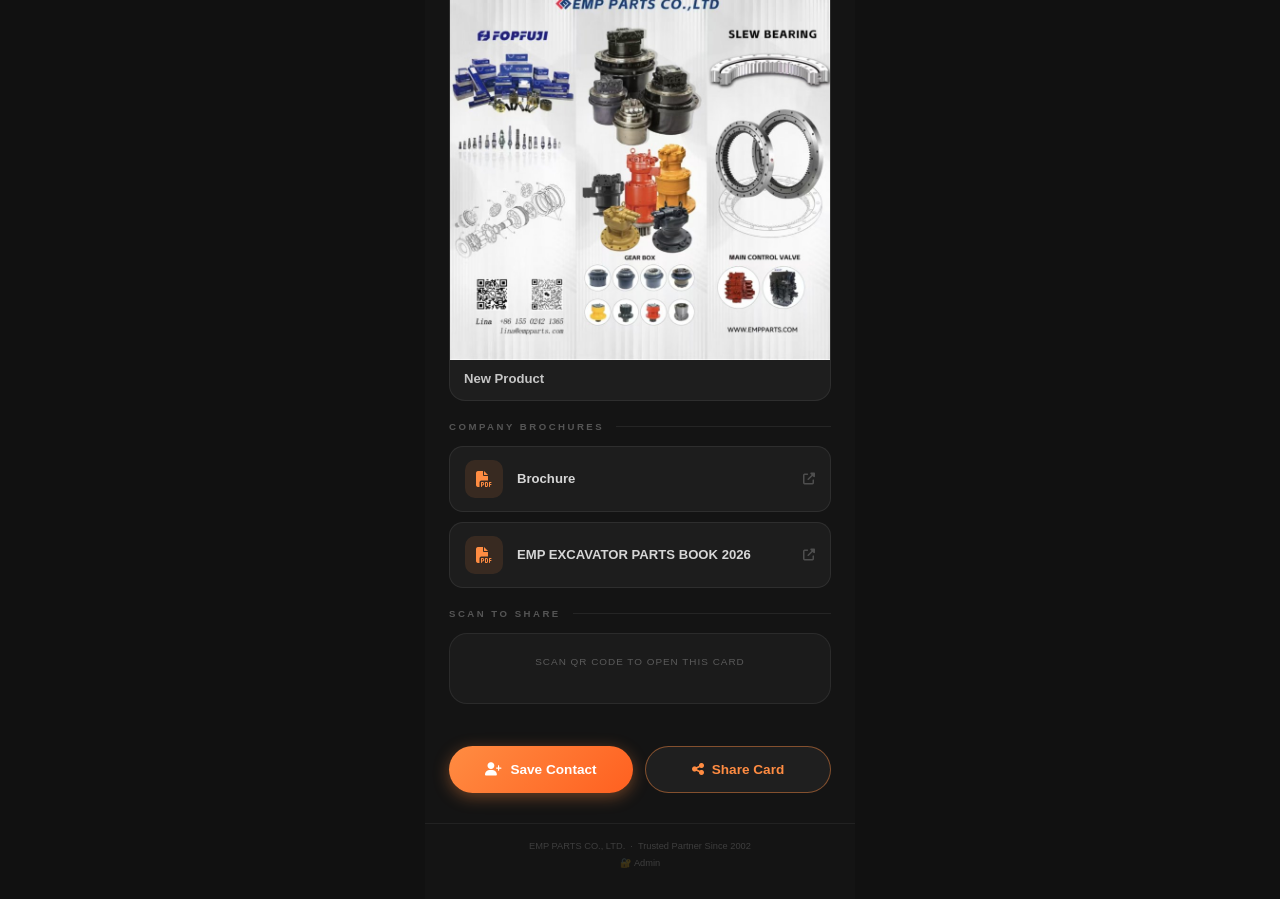
==== commit c44005d9: "Update index.html" ====
--- a/card/index.html
+++ b/card/index.html
@@ -220,11 +220,9 @@
         }
         .product-item img {
             width: 100%;
-            height: 200px;
-            object-fit: cover;
-            object-position: center;
+            height: auto;
             display: block;
-            background: #222;
+            background: #1e1e1e;
         }
         .product-item-name {
             font-size: 0.82rem;
@@ -357,10 +355,15 @@
             ${d.badgeSubText ? `<span class="badge-pill blue">${esc(d.badgeSubText)}</span>` : ''}
         </div>` : '';
 
-        /* Address in header */
-        const headerAddrHtml = d.address ? `<div class="header-address">
-            <i class="fas fa-map-marker-alt"></i>
-            <span>${esc(d.address)}</span>
+
+
+        /* Company name row above phone */
+        const companyRowHtml = d.companyName ? `
+        <div class="phone-wa-row" style="border-bottom:1px solid rgba(255,255,255,0.06);">
+            <div class="ci-phone"><i class="fas fa-building"></i></div>
+            <div class="phone-wa-info">
+                <span class="phone-num" style="font-size:1rem;color:rgba(255,255,255,0.95);">${esc(d.companyName)}</span>
+            </div>
         </div>` : '';
 
         /* Phone + WhatsApp row */
@@ -373,7 +376,13 @@
             </div>
         </div>` : '';
 
-        /* Email + Website rows — value only, no label */
+        /* Email + Website + Address rows — value only, no label */
+        const addrRowHtml = d.address ? `
+            <div class="contact-row" style="cursor:default;">
+                <div class="ci"><i class="fas fa-map-marker-alt"></i></div>
+                <div class="c-value" style="white-space:normal;font-size:0.85rem;font-weight:500;color:rgba(255,255,255,0.65);">${esc(d.address)}</div>
+            </div>` : '';
+
         const otherContacts = [
             d.email   && {href:`mailto:${d.email}`, icon:'fas fa-envelope', val:d.email,           ext:false},
             d.website && {href:d.website,            icon:'fas fa-globe',   val:fmtWeb(d.website), ext:true},
@@ -382,7 +391,7 @@
                 <div class="ci"><i class="${c.icon}"></i></div>
                 <div class="c-value">${esc(c.val)}</div>
                 <i class="fas fa-chevron-right c-arrow"></i>
-            </a>`).join('');
+            </a>`).join('') + addrRowHtml;
 
         /* Social */
         const socList = [
@@ -448,17 +457,16 @@
 
             <div class="header-area">
                 ${avatarHtml}
-                ${d.companyName ? `<div class="company-badge">${esc(d.companyName)}</div>` : ''}
                 <div class="person-name">${esc(d.name||'')}</div>
                 ${d.title   ? `<div class="person-title">${esc(d.title)}</div>` : ''}
                 ${d.tagline ? `<div class="tagline-text">${esc(d.tagline)}</div>` : ''}
-                ${headerAddrHtml}
                 ${badgesHtml}
             </div>
 
             <div class="divider"></div>
 
             <div class="contact-section">
+                ${companyRowHtml}
                 ${phoneWaHtml}
                 ${otherContacts}
             </div>
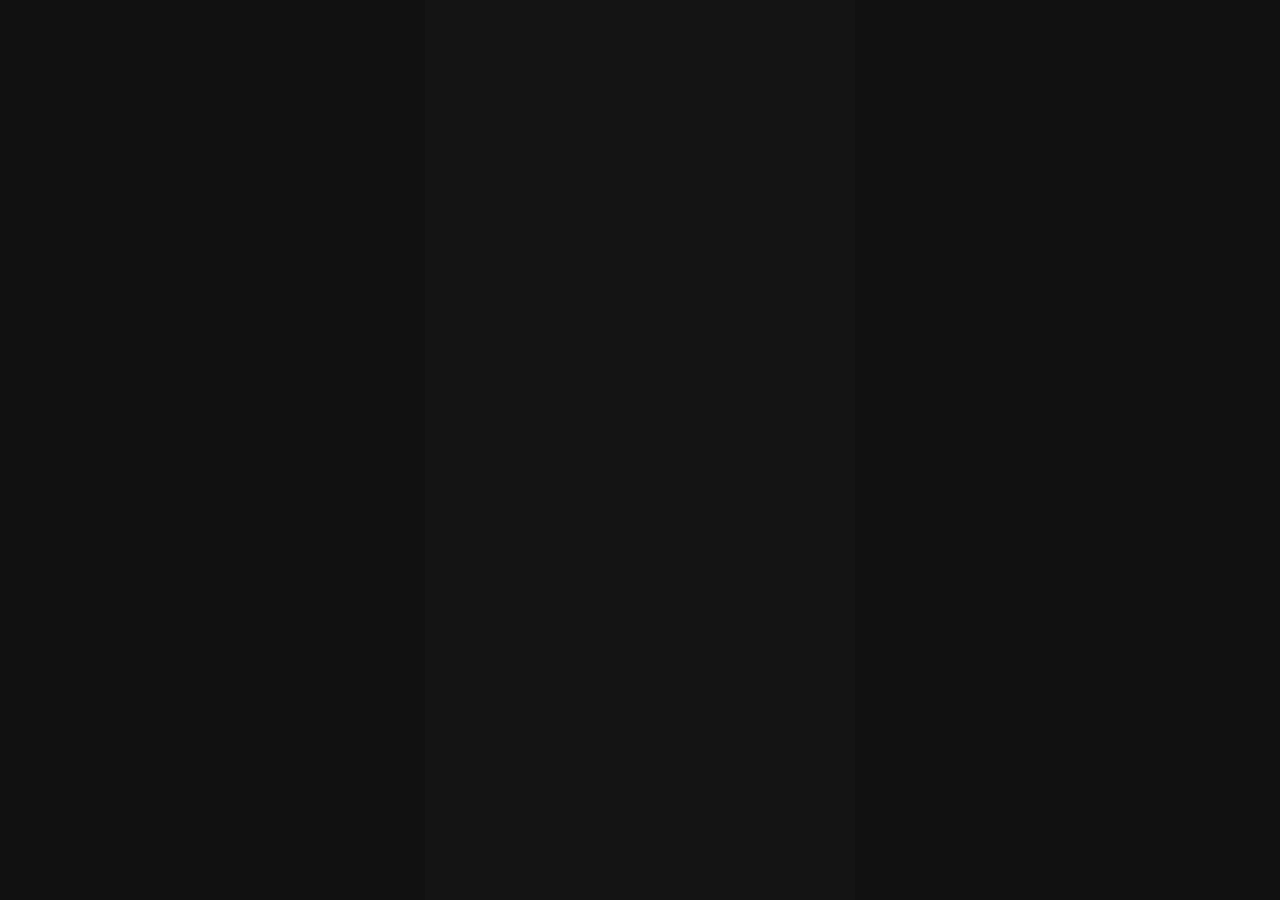
==== commit 4106dd91: "Update index.html" ====
--- a/card/index.html
+++ b/card/index.html
@@ -365,6 +365,16 @@
                 <span class="phone-num" style="font-size:1rem;color:rgba(255,255,255,0.95);">${esc(d.companyName)}</span>
             </div>
         </div>` : '';
+
+        /* WeChat row */
+        const wechatId = d.wechat || 'empparts';
+        const wechatRowHtml = `
+        <div class="contact-row" style="cursor:default;">
+            <div class="ci" style="background:rgba(7,193,96,0.1);border-color:rgba(7,193,96,0.25);">
+                <i class="fab fa-weixin" style="color:#07C160;"></i>
+            </div>
+            <div class="c-value" style="color:rgba(255,255,255,0.88);">${esc(wechatId)}</div>
+        </div>`;
 
         /* Phone + WhatsApp row */
         const phoneWaHtml = (d.phone || d.whatsapp) ? `
@@ -469,6 +479,7 @@
                 ${companyRowHtml}
                 ${phoneWaHtml}
                 ${otherContacts}
+                ${wechatRowHtml}
             </div>
 
             ${socialHtml}
@@ -477,10 +488,29 @@
             ${customHtml}
 
             <div class="sec" style="margin-bottom:22px;">
-                <div class="sec-heading">Scan to Share</div>
-                <div class="qr-box">
-                    <div class="qr-label">Scan QR Code to open this card</div>
-                    <div id="qrcode"></div>
+                <div class="sec-heading">Scan to Connect</div>
+                <div style="display:flex;gap:12px;">
+                    <div class="qr-box" style="flex:1;">
+                        <div class="qr-label">📱 Digital Card</div>
+                        <div id="qrcode"></div>
+                    </div>
+                    <div class="qr-box" style="flex:1;">
+                        <div class="qr-label" style="color:#07C160;">
+                            <i class="fab fa-weixin" style="font-size:0.9rem;margin-right:4px;"></i>WeChat
+                        </div>
+                        <div style="display:flex;flex-direction:column;align-items:center;gap:8px;">
+                            <img src="${wechatQrSrc}" 
+                                 style="width:148px;height:148px;border-radius:8px;object-fit:contain;background:#fff;"
+                                 onerror="this.style.display='none';this.nextSibling.style.display='flex'">
+                            <div style="display:none;width:148px;height:148px;border-radius:8px;background:rgba(7,193,96,0.08);border:1px dashed rgba(7,193,96,0.3);align-items:center;justify-content:center;flex-direction:column;gap:6px;">
+                                <i class="fab fa-weixin" style="font-size:2rem;color:#07C160;"></i>
+                                <span style="font-size:0.62rem;color:rgba(255,255,255,0.4);">Upload QR in Admin</span>
+                            </div>
+                            <div style="font-size:0.72rem;color:#07C160;font-weight:700;">
+                                <i class="fab fa-weixin"></i> empparts
+                            </div>
+                        </div>
+                    </div>
                 </div>
             </div>
 
@@ -497,6 +527,9 @@
                 EMP PARTS CO., LTD. &nbsp;·&nbsp; Trusted Partner Since 2002<br>
                 <a href="admin.html" class="admin-link">🔐 Admin</a>
             </div>`;
+
+        /* WeChat QR source */
+        const wechatQrSrc = d.wechatQr || 'images/wechat-qr.jpg';
 
         /* QR */
         const qrDiv = document.getElementById('qrcode');
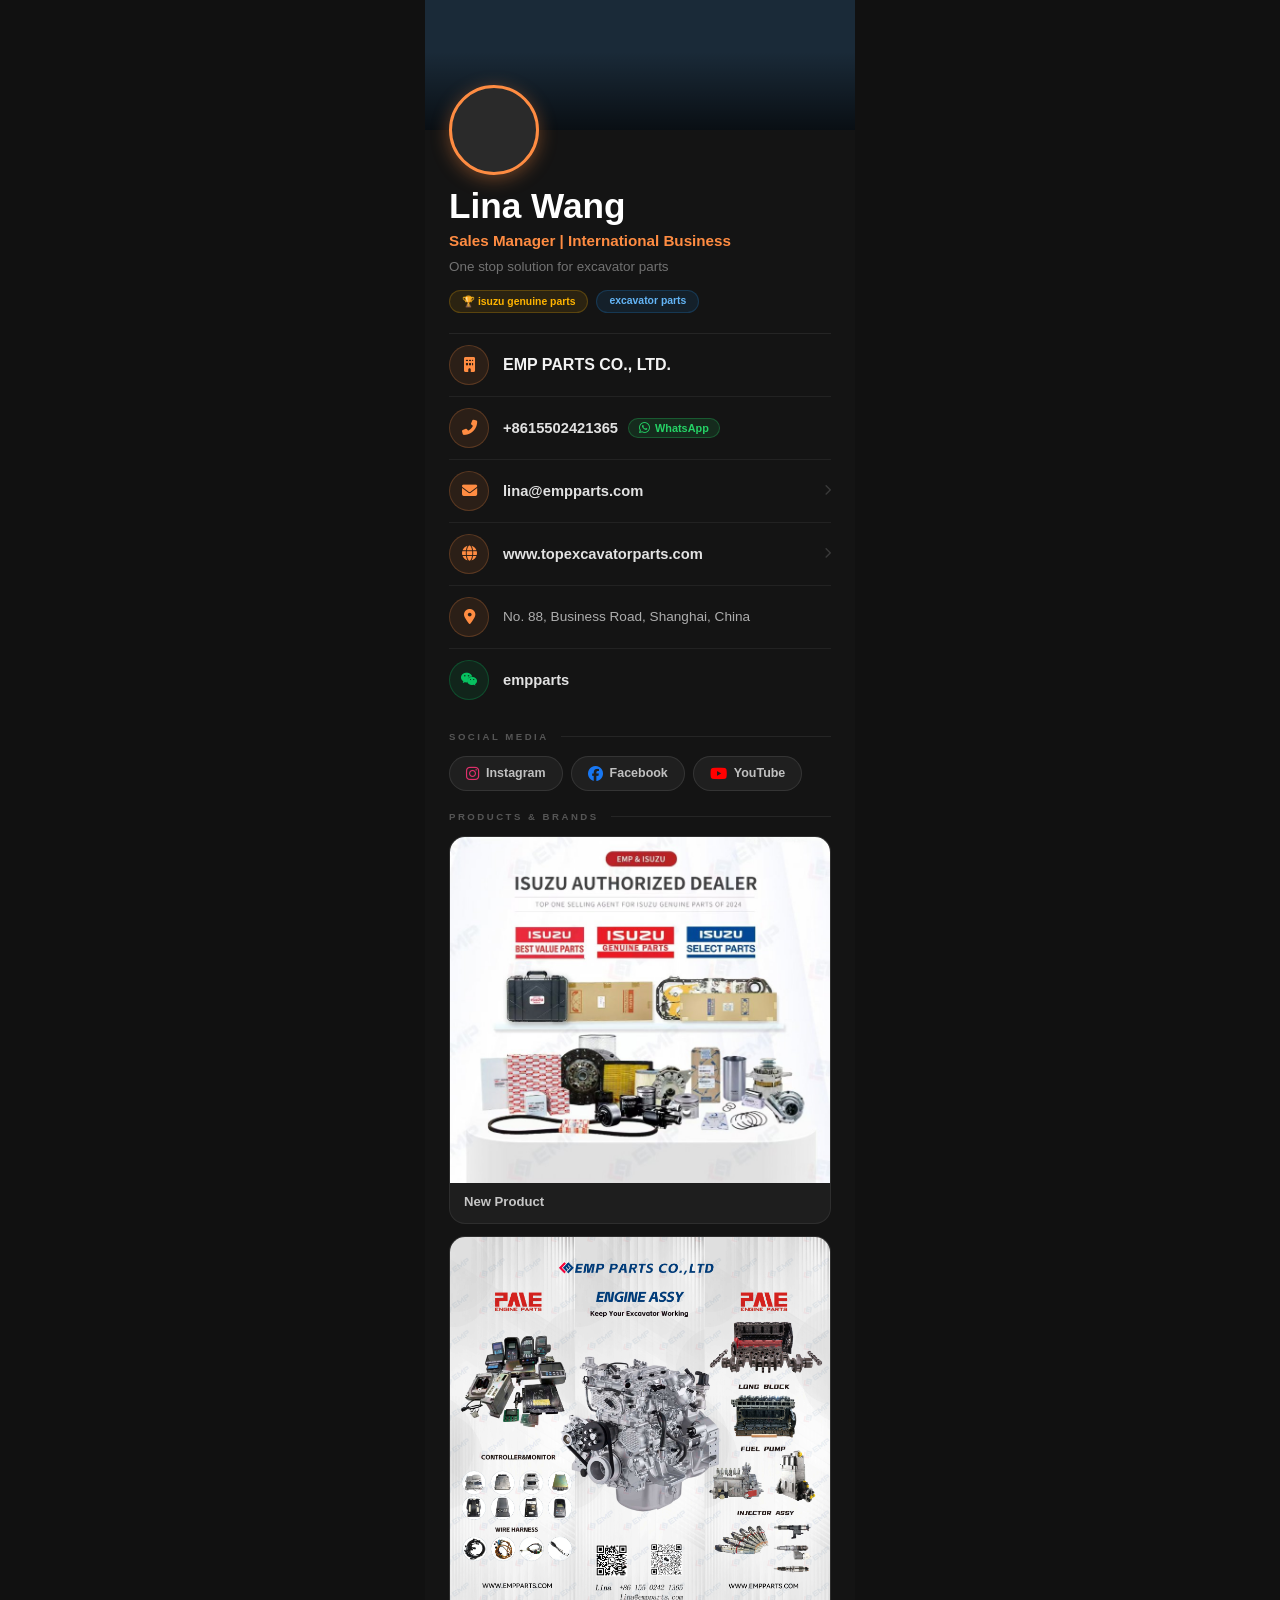
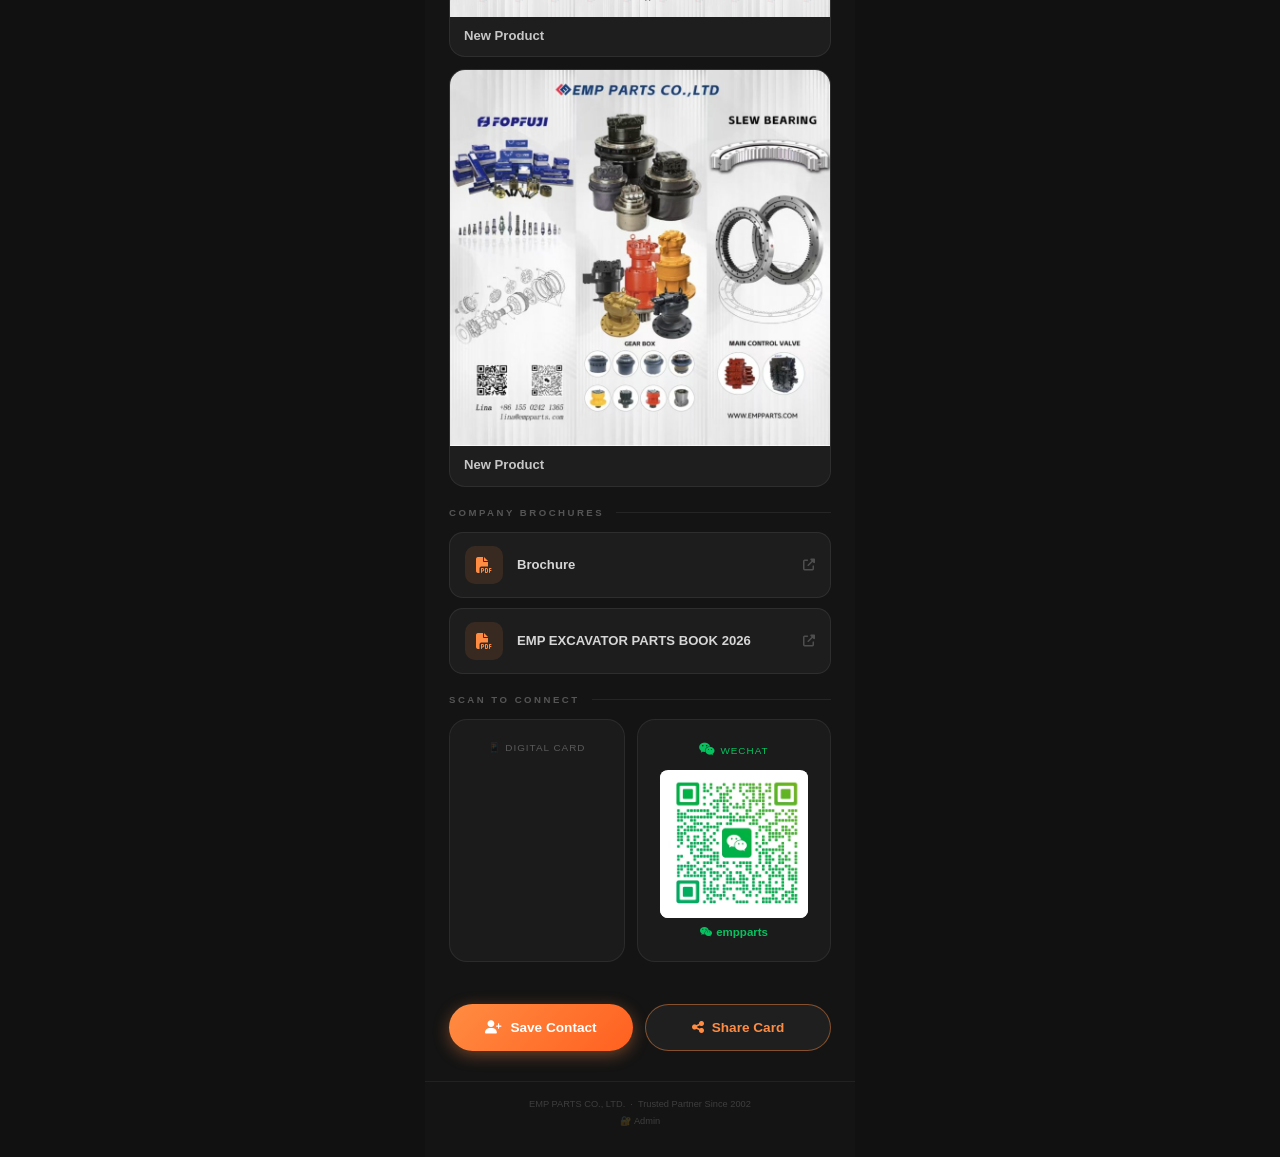
==== commit ab31835e: "Update index.html" ====
--- a/card/index.html
+++ b/card/index.html
@@ -335,6 +335,8 @@
 
     function renderCard() {
         const d = cardData;
+        const wechatQrSrc = d.wechatQr || 'images/wechat-qr.jpg';
+        const wechatId = d.wechat || 'empparts';
 
         /* Cover */
         const coverHtml = d.coverImage
@@ -366,8 +368,7 @@
             </div>
         </div>` : '';
 
-        /* WeChat row */
-        const wechatId = d.wechat || 'empparts';
+
         const wechatRowHtml = `
         <div class="contact-row" style="cursor:default;">
             <div class="ci" style="background:rgba(7,193,96,0.1);border-color:rgba(7,193,96,0.25);">
@@ -527,9 +528,6 @@
                 EMP PARTS CO., LTD. &nbsp;·&nbsp; Trusted Partner Since 2002<br>
                 <a href="admin.html" class="admin-link">🔐 Admin</a>
             </div>`;
-
-        /* WeChat QR source */
-        const wechatQrSrc = d.wechatQr || 'images/wechat-qr.jpg';
 
         /* QR */
         const qrDiv = document.getElementById('qrcode');
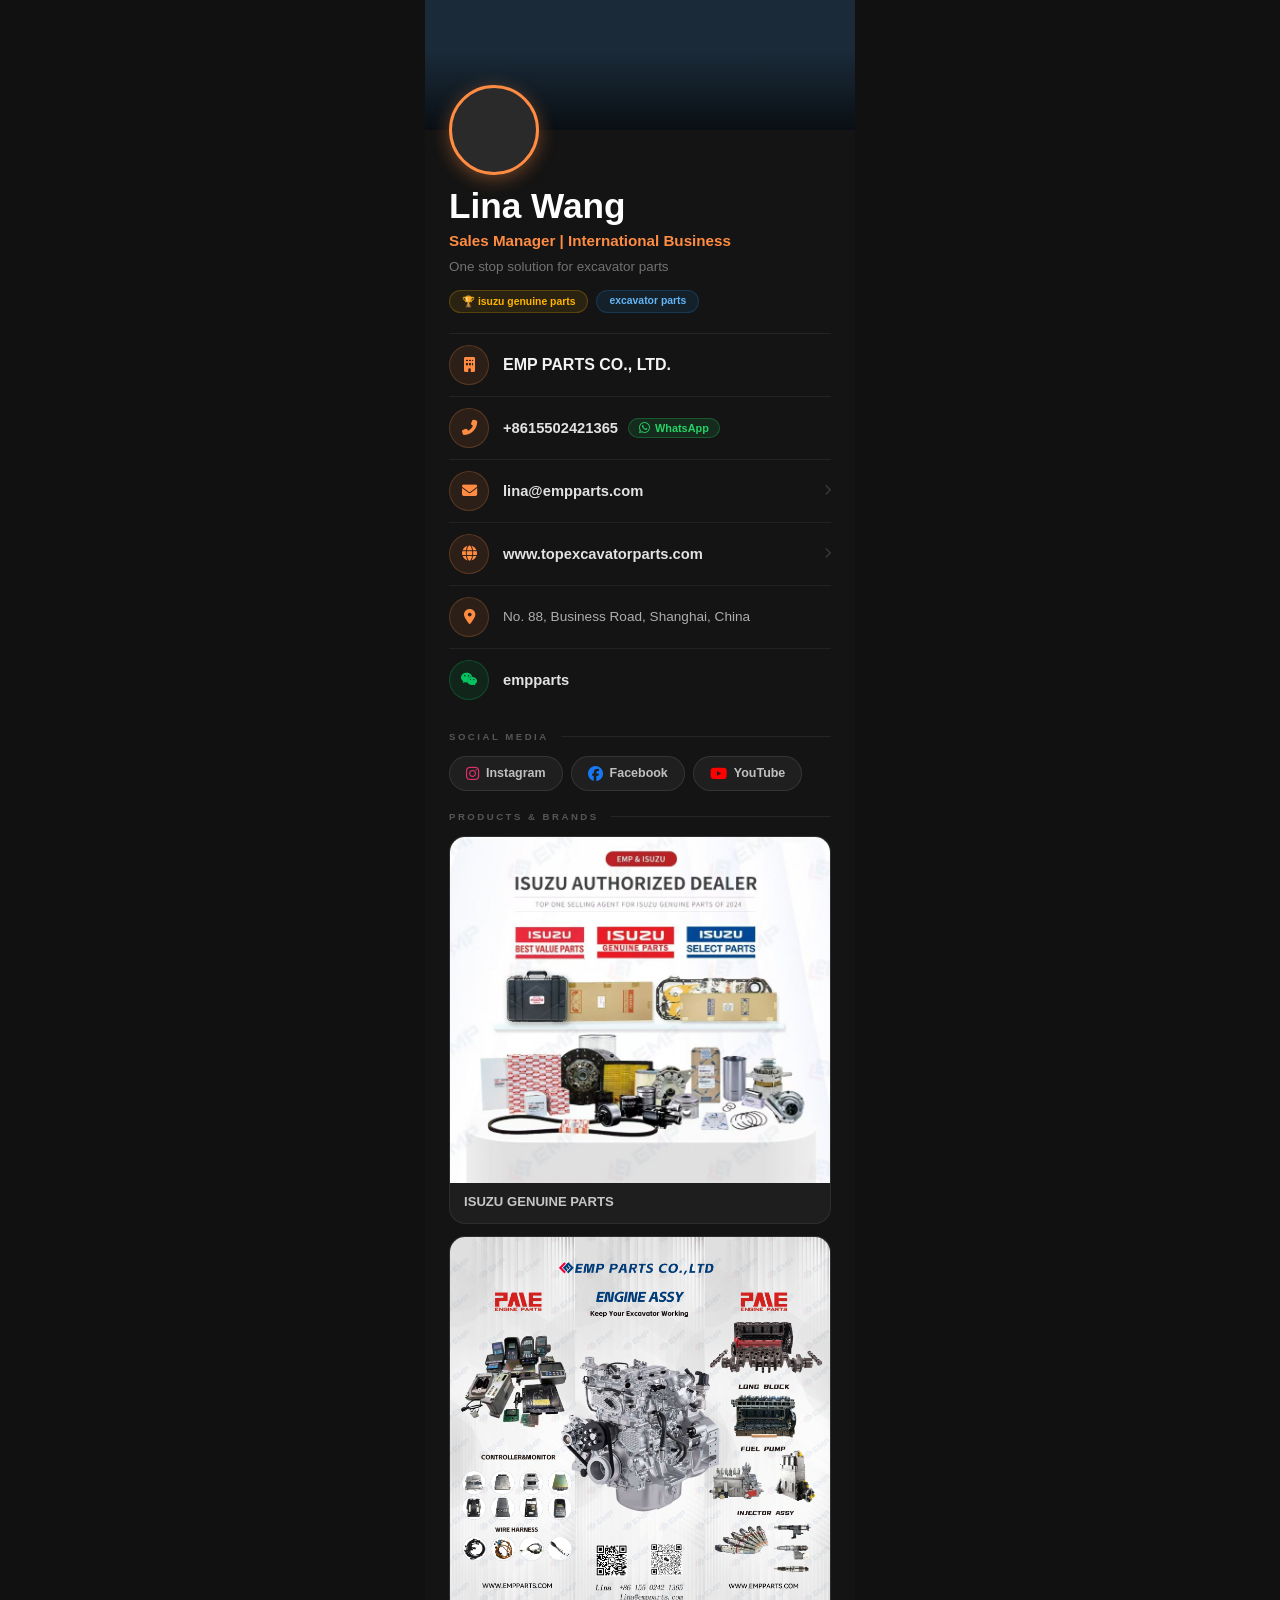
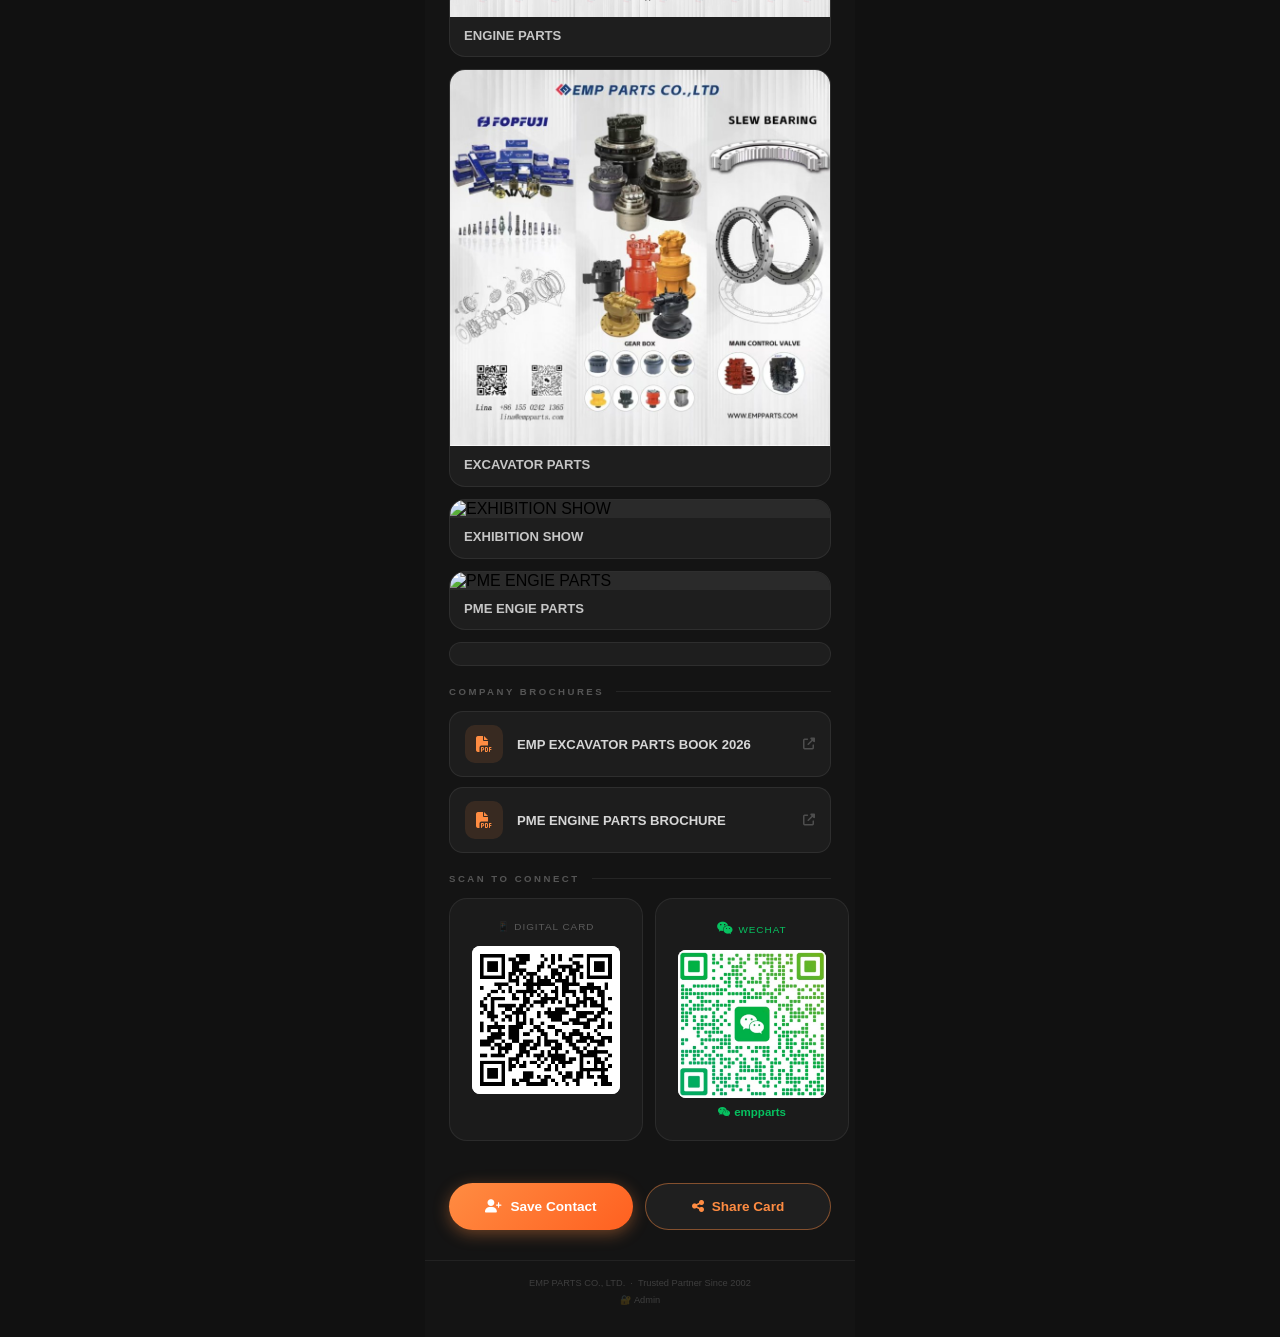
==== commit 2153cbc4: "Replace digital card QR code" ====
--- a/card/index.html
+++ b/card/index.html
@@ -5,7 +5,6 @@
     <meta name="viewport" content="width=device-width, initial-scale=1.0, user-scalable=yes">
     <title>EMP PARTS - Digital Business Card</title>
     <link rel="stylesheet" href="https://cdnjs.cloudflare.com/ajax/libs/font-awesome/6.4.0/css/all.min.css">
-    <script src="https://cdn.jsdelivr.net/npm/qrcodejs@1.0.0/qrcode.min.js"></script>
     <style>
         * { margin: 0; padding: 0; box-sizing: border-box; }
 
@@ -277,7 +276,10 @@
         }
         .qr-label { font-size: 0.62rem; color: rgba(255,255,255,0.28); letter-spacing: 1px; text-transform: uppercase; margin-bottom: 14px; }
         #qrcode { display: flex; justify-content: center; }
-        #qrcode canvas, #qrcode img { border-radius: 8px; }
+        #qrcode img {
+            width: 148px; height: 148px; object-fit: contain;
+            border-radius: 8px; background: #fff;
+        }
 
         /* ── BUTTONS ── */
         .action-buttons { display: flex; gap: 12px; padding: 20px 24px 30px; }
@@ -493,7 +495,9 @@
                 <div style="display:flex;gap:12px;">
                     <div class="qr-box" style="flex:1;">
                         <div class="qr-label">📱 Digital Card</div>
-                        <div id="qrcode"></div>
+                        <div id="qrcode">
+                            <img src="images/digital-card-qr.png" alt="Digital card QR code">
+                        </div>
                     </div>
                     <div class="qr-box" style="flex:1;">
                         <div class="qr-label" style="color:#07C160;">
@@ -528,17 +532,6 @@
                 EMP PARTS CO., LTD. &nbsp;·&nbsp; Trusted Partner Since 2002<br>
                 <a href="admin.html" class="admin-link">🔐 Admin</a>
             </div>`;
-
-        /* QR */
-        const qrDiv = document.getElementById('qrcode');
-        if (qrDiv) {
-            qrDiv.innerHTML = '';
-            new QRCode(qrDiv, {
-                text: window.location.href,
-                width: 148, height: 148,
-                colorDark: '#ffffff', colorLight: '#141414'
-            });
-        }
 
         document.getElementById('saveContactBtn')?.addEventListener('click', saveContact);
         document.getElementById('shareCardBtn')?.addEventListener('click', shareCard);
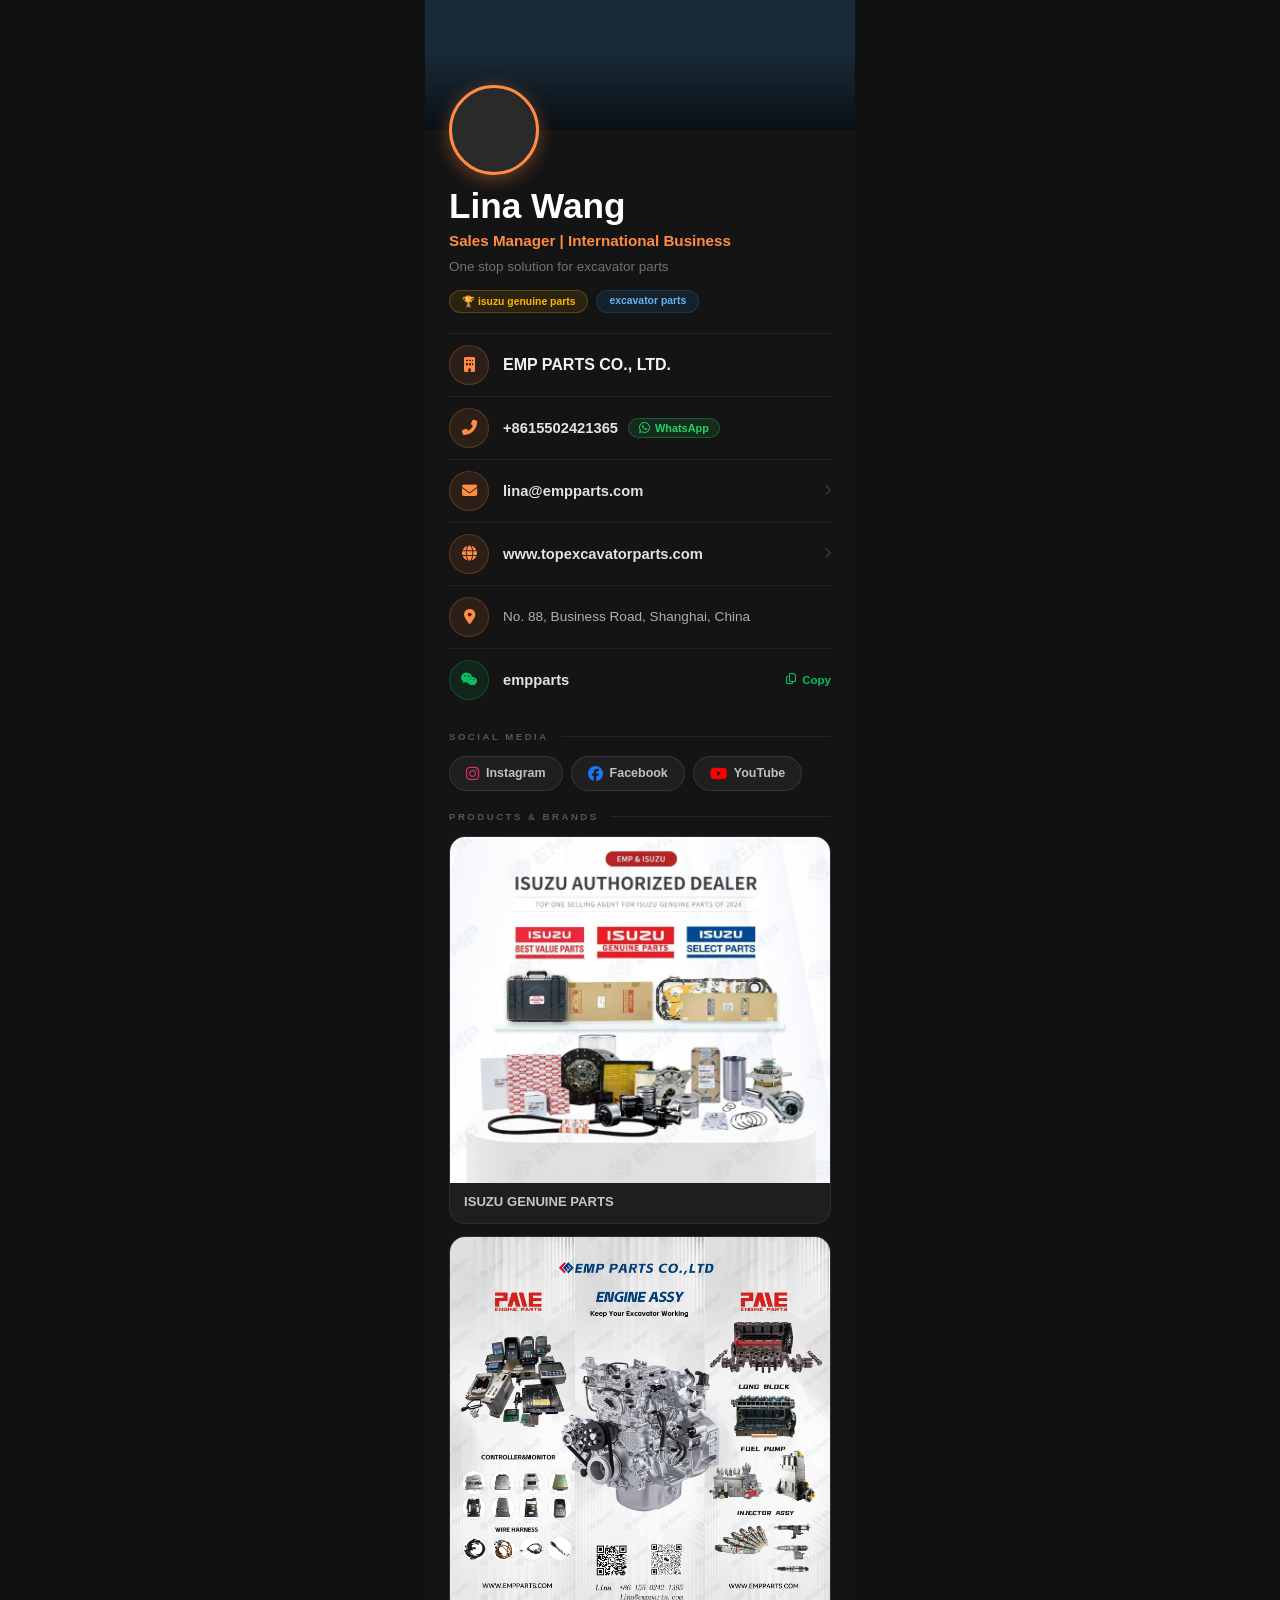
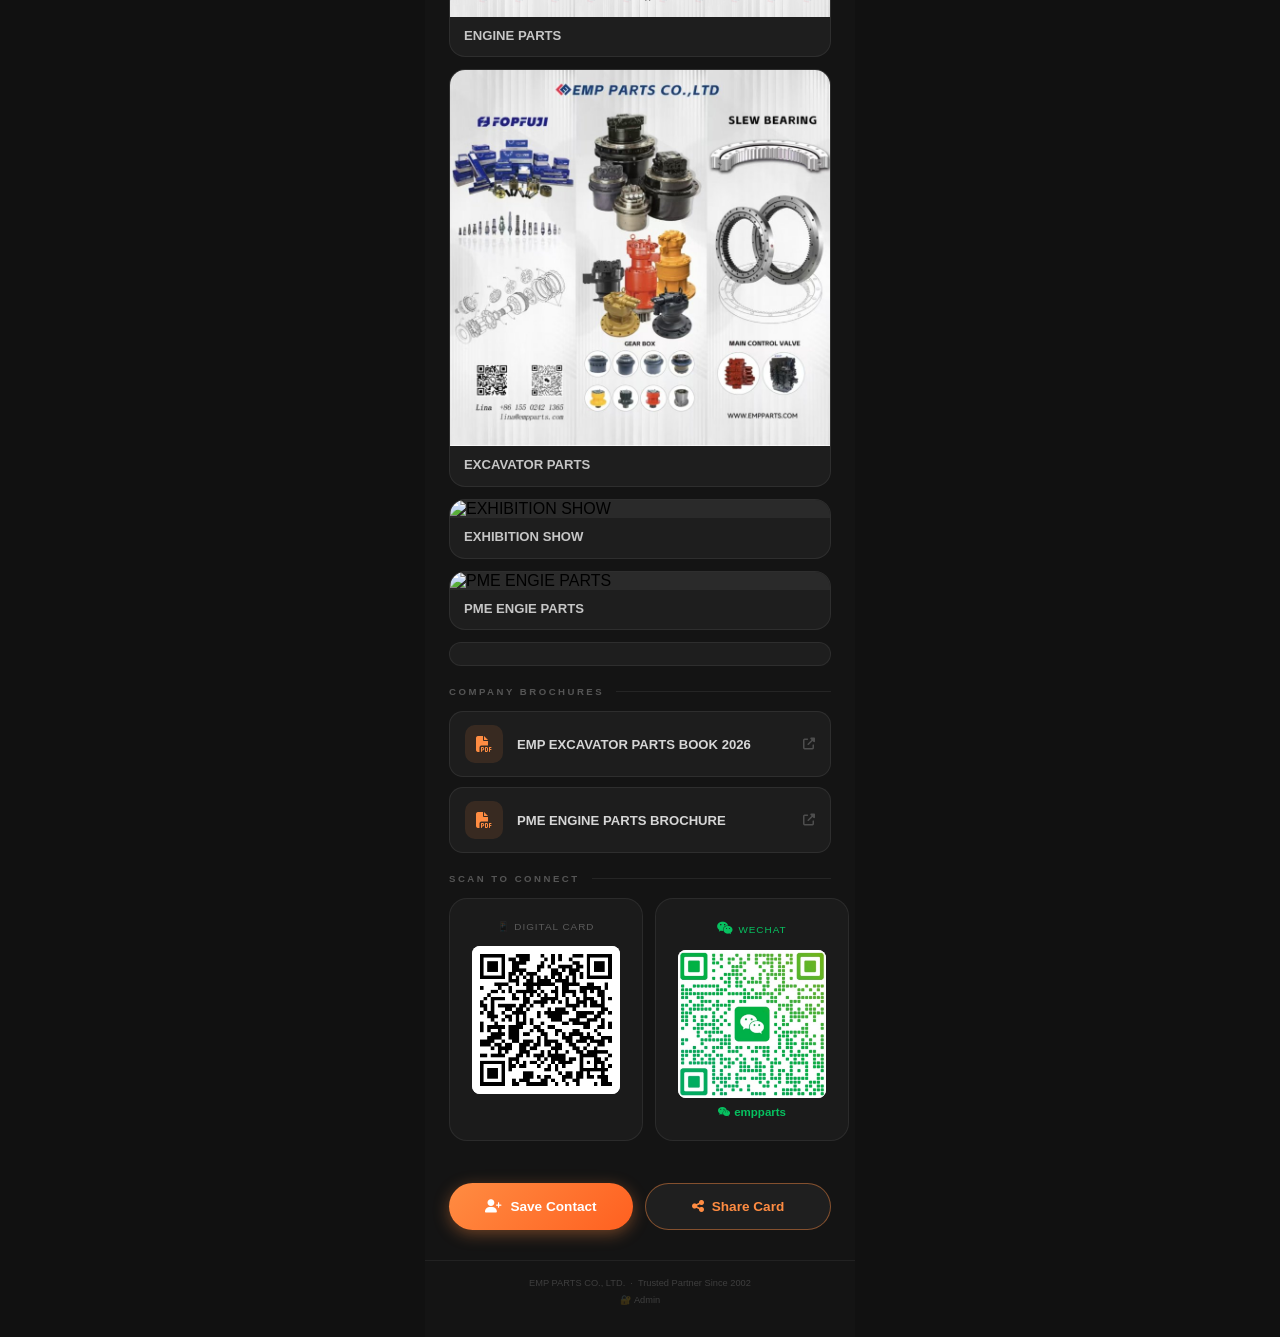
==== commit e85d2bed: "Add WeChat ID copy action to digital card" ====
--- a/card/index.html
+++ b/card/index.html
@@ -134,6 +134,27 @@
         .contact-row:hover .ci { background: #ff8c42; border-color: #ff8c42; }
         .contact-row:hover .ci i { color: #fff; }
 
+        .wechat-copy-row {
+            width: 100%;
+            border: 0;
+            background: transparent;
+            color: inherit;
+            font: inherit;
+            text-align: left;
+            cursor: pointer;
+        }
+        .wechat-copy-row .copy-action {
+            display: inline-flex; align-items: center; gap: 6px;
+            color: #07C160;
+            font-size: 0.72rem; font-weight: 700;
+            white-space: nowrap;
+        }
+        .wechat-copy-row:focus-visible {
+            outline: 2px solid #07C160;
+            outline-offset: 3px;
+            border-radius: 6px;
+        }
+
         .ci {
             width: 40px; height: 40px; border-radius: 50%;
             background: rgba(255,140,66,0.1);
@@ -372,12 +393,13 @@
 
 
         const wechatRowHtml = `
-        <div class="contact-row" style="cursor:default;">
+        <button type="button" class="contact-row wechat-copy-row" data-wechat="${esc(wechatId)}" onclick="copyWechatId(this)" aria-label="Copy WeChat ID ${esc(wechatId)}">
             <div class="ci" style="background:rgba(7,193,96,0.1);border-color:rgba(7,193,96,0.25);">
                 <i class="fab fa-weixin" style="color:#07C160;"></i>
             </div>
             <div class="c-value" style="color:rgba(255,255,255,0.88);">${esc(wechatId)}</div>
-        </div>`;
+            <span class="copy-action"><i class="far fa-copy"></i><span>Copy</span></span>
+        </button>`;
 
         /* Phone + WhatsApp row */
         const phoneWaHtml = (d.phone || d.whatsapp) ? `
@@ -575,6 +597,33 @@
         }
     }
 
+    async function copyWechatId(button) {
+        const wechatId = button.dataset.wechat || '';
+        if (!wechatId) return;
+
+        try {
+            if (navigator.clipboard && window.isSecureContext) {
+                await navigator.clipboard.writeText(wechatId);
+            } else {
+                const input = document.createElement('textarea');
+                input.value = wechatId;
+                input.setAttribute('readonly', '');
+                input.style.position = 'fixed';
+                input.style.opacity = '0';
+                document.body.appendChild(input);
+                input.select();
+                document.execCommand('copy');
+                input.remove();
+            }
+
+            const label = button.querySelector('.copy-action span');
+            label.textContent = 'Copied!';
+            window.setTimeout(() => { label.textContent = 'Copy'; }, 1800);
+        } catch (error) {
+            window.prompt('Copy WeChat ID:', wechatId);
+        }
+    }
+
     loadData();
 </script>
 </body>
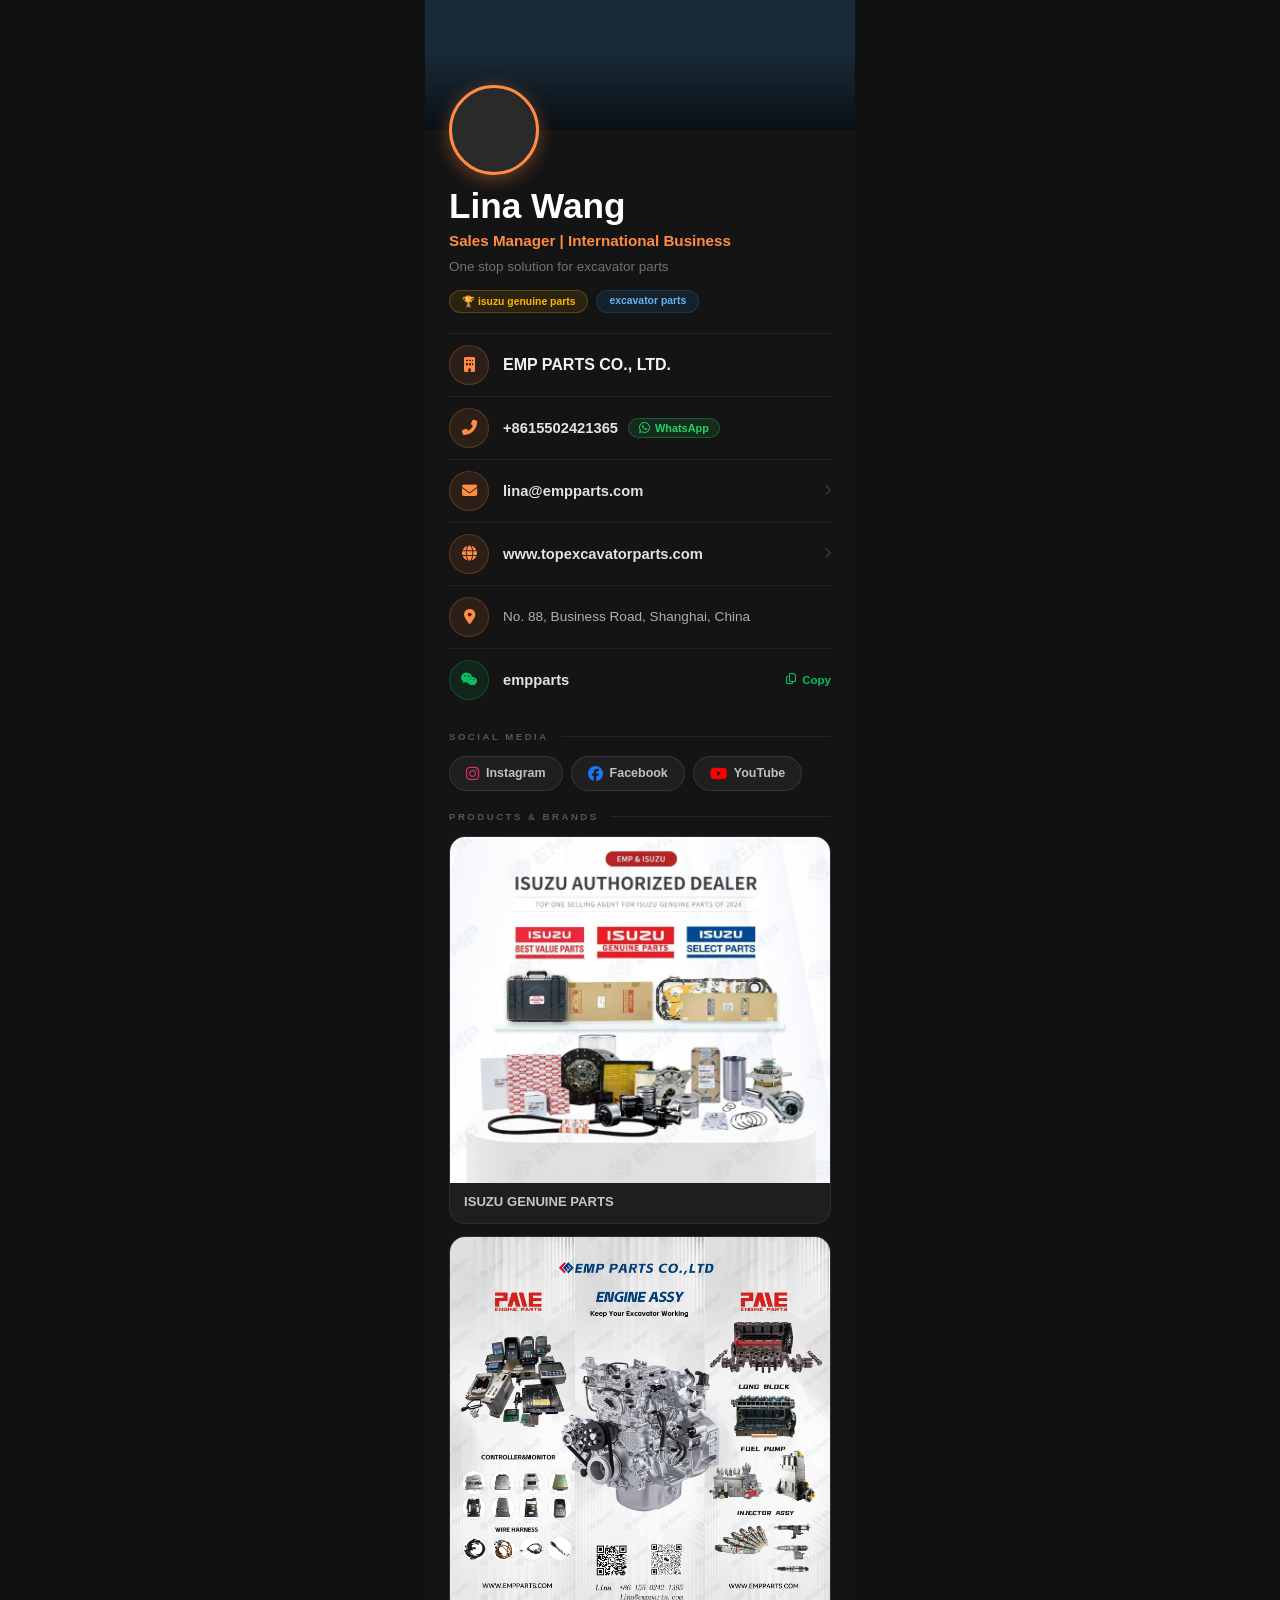
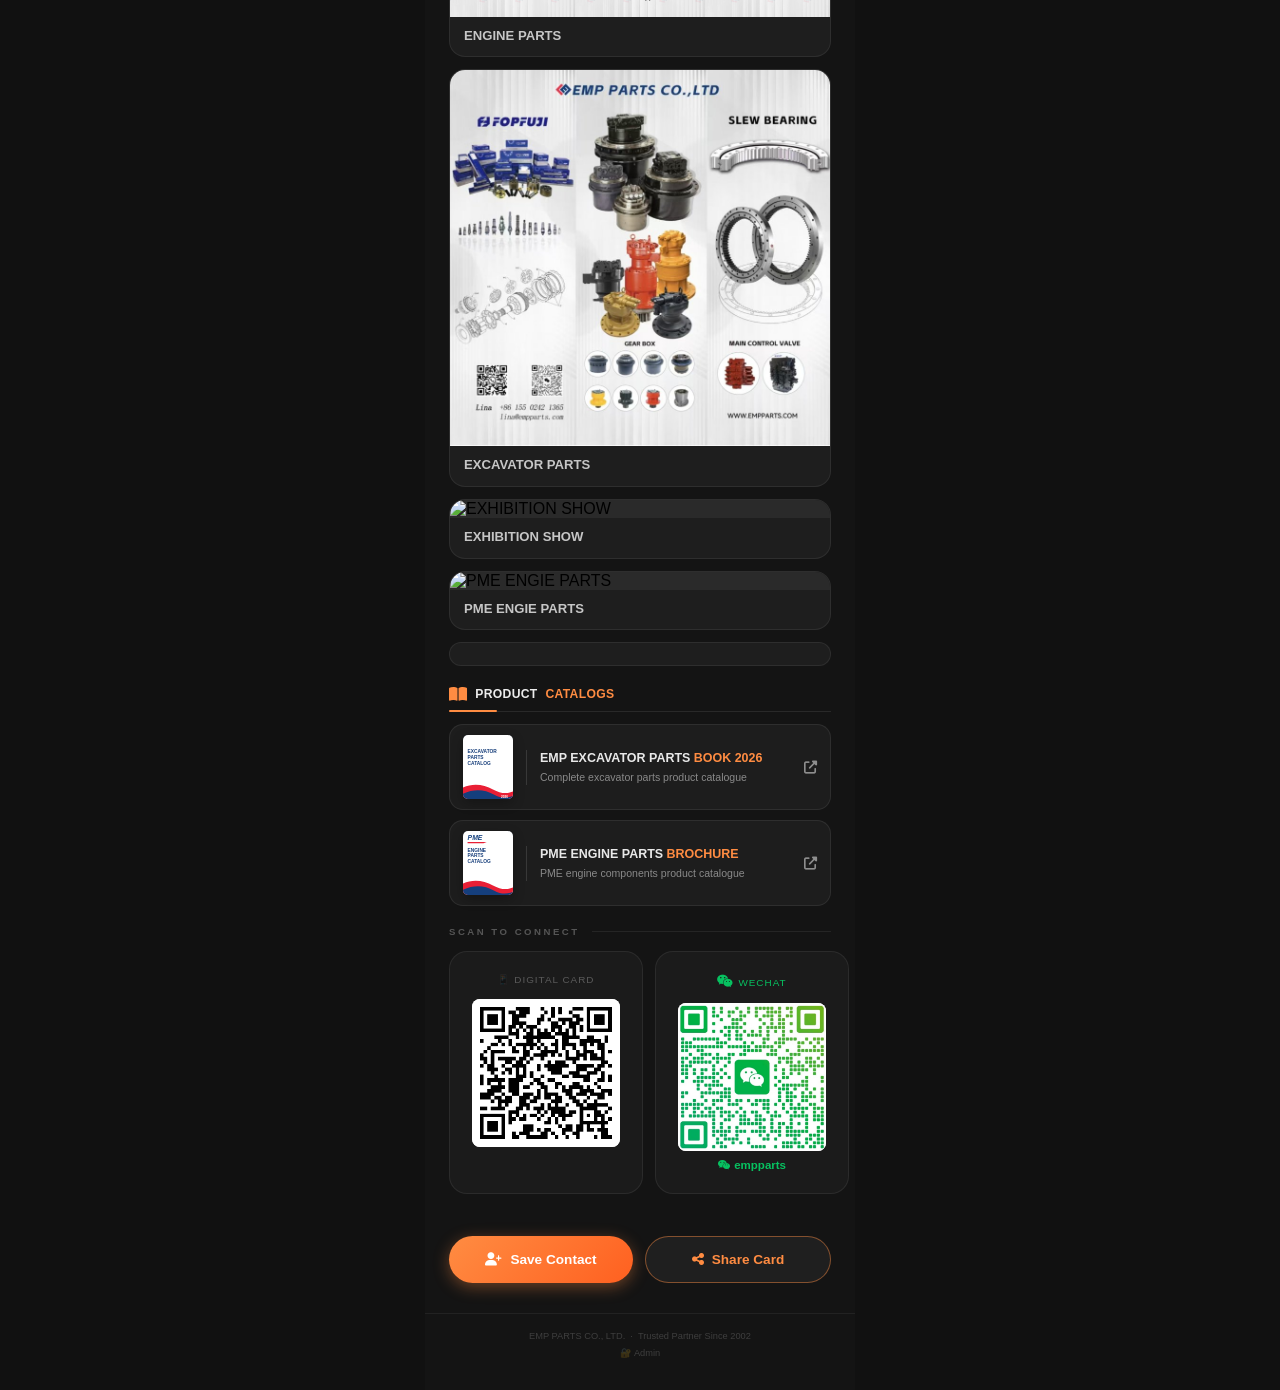
==== commit 9b7e474a: "Improve digital card catalogue display" ====
--- a/card/index.html
+++ b/card/index.html
@@ -253,23 +253,59 @@
         }
 
         /* ── PDF ── */
+        .catalog-heading {
+            display: flex; align-items: center; gap: 8px;
+            position: relative;
+            margin-bottom: 12px; padding-bottom: 9px;
+            border-bottom: 1px solid rgba(255,255,255,0.09);
+            color: rgba(255,255,255,0.92);
+            font-size: 0.76rem; font-weight: 800;
+            letter-spacing: 0.3px;
+        }
+        .catalog-heading i { color: #ff8c42; font-size: 1rem; }
+        .catalog-heading span { color: #ff8c42; }
+        .catalog-heading::after {
+            content: ''; position: absolute; left: 0; bottom: -1px;
+            width: 48px; height: 2px;
+            background: #ff8c42; border-radius: 2px;
+        }
         .pdf-list { display: flex; flex-direction: column; gap: 10px; }
         .pdf-item {
-            display: flex; align-items: center; gap: 14px;
-            padding: 13px 15px;
+            display: flex; align-items: center; gap: 13px;
+            min-height: 82px; padding: 10px 13px;
             background: rgba(255,255,255,0.04);
             border: 1px solid rgba(255,255,255,0.08);
             border-radius: 14px; text-decoration: none; transition: all 0.2s;
         }
         .pdf-item:hover { background: rgba(255,140,66,0.08); border-color: rgba(255,140,66,0.28); }
-        .pdf-icon {
-            width: 38px; height: 38px; border-radius: 10px;
+        .pdf-cover {
+            width: 50px; height: 64px; border-radius: 5px;
+            object-fit: cover; object-position: top center;
+            background: #0b1726; flex-shrink: 0;
+            box-shadow: 0 4px 12px rgba(0,0,0,0.28);
+        }
+        .pdf-cover-placeholder {
+            width: 50px; height: 64px; border-radius: 5px;
             background: rgba(255,140,66,0.12);
             display: flex; align-items: center; justify-content: center;
-            color: #ff8c42; font-size: 1rem; flex-shrink: 0;
-        }
-        .pdf-name { flex: 1; font-size: 0.82rem; font-weight: 600; color: rgba(255,255,255,0.82); }
-        .pdf-arrow { color: rgba(255,255,255,0.22); font-size: 0.75rem; }
+            color: #ff8c42; font-size: 1.1rem; flex-shrink: 0;
+        }
+        .pdf-info {
+            min-width: 0; flex: 1;
+            padding-left: 13px;
+            border-left: 1px solid rgba(255,255,255,0.12);
+        }
+        .pdf-name {
+            font-size: 0.78rem; line-height: 1.3;
+            font-weight: 750; color: rgba(255,255,255,0.9);
+        }
+        .pdf-name .accent { color: #ff8c42; }
+        .pdf-desc {
+            margin-top: 4px;
+            font-size: 0.66rem; line-height: 1.35;
+            color: rgba(255,255,255,0.48);
+        }
+        .pdf-arrow { color: rgba(255,255,255,0.5); font-size: 0.82rem; flex-shrink: 0; }
 
         /* ── CUSTOM ── */
         .custom-item {
@@ -355,6 +391,27 @@
             ({'&':'&amp;','<':'&lt;','>':'&gt;','"':'&quot;',"'":'&#39;'})[m]);
     }
     function fmtWeb(u) { return (u||'').replace(/^https?:\/\//,'').replace(/\/$/,''); }
+
+    function getPdfDisplay(f) {
+        const name = (f.name || '').toUpperCase();
+        if (name.includes('EMP EXCAVATOR PARTS')) {
+            return {
+                cover: 'images/emp-full-catalog-cover.svg',
+                description: 'Complete excavator parts product catalogue'
+            };
+        }
+        if (name.includes('PME ENGINE PARTS')) {
+            return {
+                cover: 'images/pme-engine-catalog-cover.svg',
+                description: 'PME engine components product catalogue'
+            };
+        }
+        return { cover: '', description: 'Product catalogue · PDF' };
+    }
+
+    function formatPdfName(name) {
+        return esc(name).replace(/(BOOK 2026|BROCHURE|CATALOG(?:UE)?(?: 2026)?)/i, '<span class="accent">$1</span>');
+    }
 
     function renderCard() {
         const d = cardData;
@@ -459,13 +516,21 @@
 
         /* PDFs */
         const pdfHtml = (d.pdfFiles||[]).length ? `<div class="sec">
-            <div class="sec-heading">Company Brochures</div>
+            <div class="catalog-heading"><i class="fas fa-book-open"></i> PRODUCT <span>CATALOGS</span></div>
             <div class="pdf-list">
-                ${d.pdfFiles.map(f=>`<a href="${esc(f.url)}" target="_blank" class="pdf-item">
-                    <div class="pdf-icon"><i class="fas fa-file-pdf"></i></div>
-                    <div class="pdf-name">${esc(f.name)}</div>
+                ${d.pdfFiles.map(f=>{
+                    const display = getPdfDisplay(f);
+                    return `<a href="${esc(f.url)}" target="_blank" rel="noopener" class="pdf-item">
+                    ${display.cover
+                        ? `<img class="pdf-cover" src="${display.cover}" alt="${esc(f.name)} cover">`
+                        : `<div class="pdf-cover-placeholder"><i class="fas fa-file-pdf"></i></div>`}
+                    <div class="pdf-info">
+                        <div class="pdf-name">${formatPdfName(f.name)}</div>
+                        <div class="pdf-desc">${esc(display.description)}</div>
+                    </div>
                     <i class="fas fa-external-link-alt pdf-arrow"></i>
-                </a>`).join('')}
+                </a>`;
+                }).join('')}
             </div></div>` : '';
 
         /* Custom */
